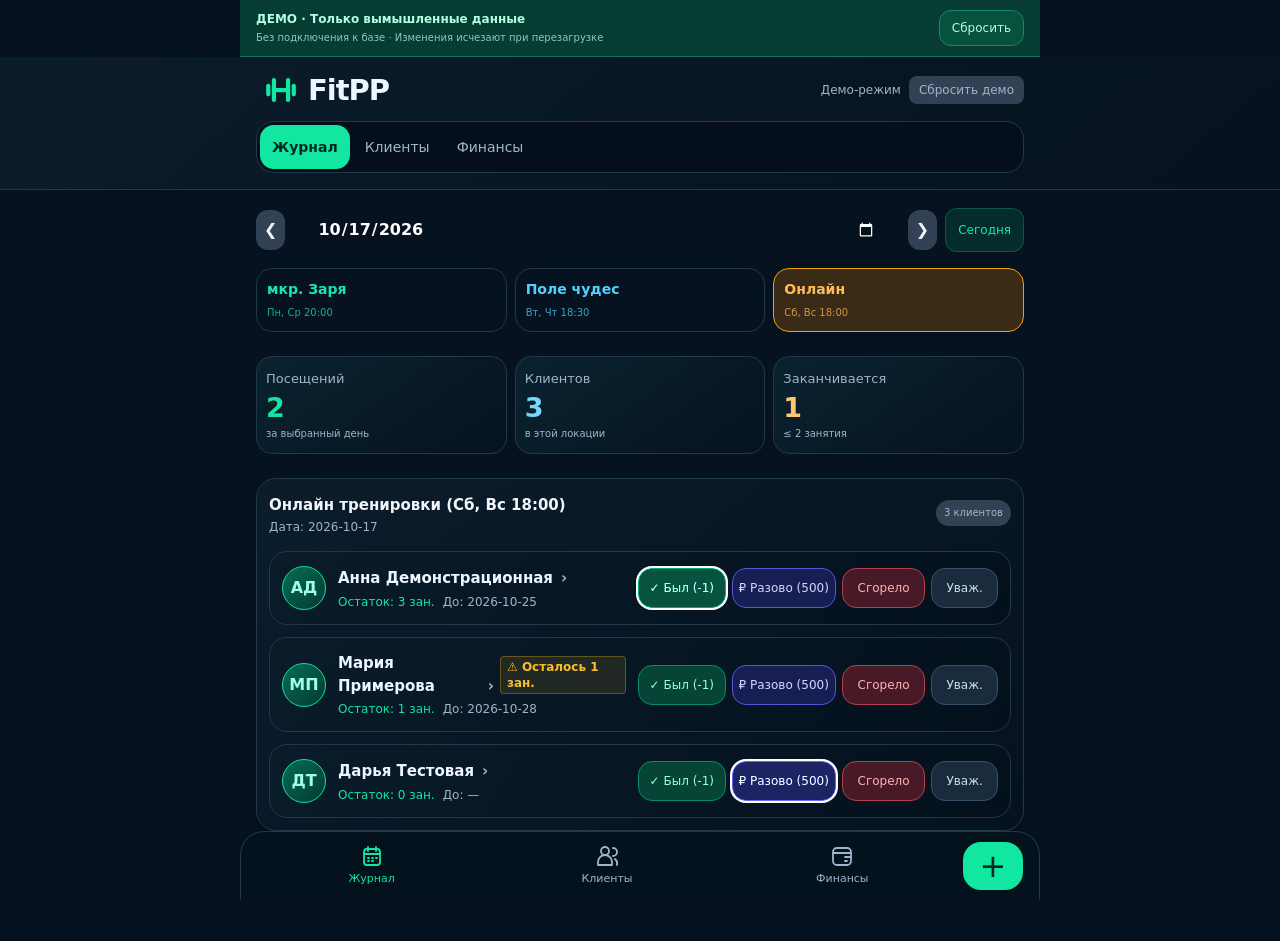
==== demo/index.html @ 9c8a550e "Add standalone offline FitPP demo with fictional data and no backend" ====
<!DOCTYPE html>
<html lang="ru">
<head>
    <meta charset="UTF-8">
    <meta http-equiv="Content-Security-Policy" content="default-src 'none'; script-src 'unsafe-inline' 'unsafe-eval'; style-src 'unsafe-inline'; img-src data:; connect-src 'none'; worker-src 'none'; object-src 'none'; base-uri 'none'; form-action 'none'">
    <meta name="viewport" content="width=device-width, initial-scale=1.0">
    <title>FitPP — безопасная демонстрация</title>
    <!-- PWA Manifest & Meta -->
    <meta name="theme-color" content="#10b981">
    <!-- Tailwind CSS -->
    <!-- Offline demo: no backend SDK -->
    <!-- Alpine.js -->




<style>
*,:after,:before{--tw-border-spacing-x:0;--tw-border-spacing-y:0;--tw-translate-x:0;--tw-translate-y:0;--tw-rotate:0;--tw-skew-x:0;--tw-skew-y:0;--tw-scale-x:1;--tw-scale-y:1;--tw-pan-x: ;--tw-pan-y: ;--tw-pinch-zoom: ;--tw-scroll-snap-strictness:proximity;--tw-gradient-from-position: ;--tw-gradient-via-position: ;--tw-gradient-to-position: ;--tw-ordinal: ;--tw-slashed-zero: ;--tw-numeric-figure: ;--tw-numeric-spacing: ;--tw-numeric-fraction: ;--tw-ring-inset: ;--tw-ring-offset-width:0px;--tw-ring-offset-color:#fff;--tw-ring-color:rgba(59,130,246,.5);--tw-ring-offset-shadow:0 0 #0000;--tw-ring-shadow:0 0 #0000;--tw-shadow:0 0 #0000;--tw-shadow-colored:0 0 #0000;--tw-blur: ;--tw-brightness: ;--tw-contrast: ;--tw-grayscale: ;--tw-hue-rotate: ;--tw-invert: ;--tw-saturate: ;--tw-sepia: ;--tw-drop-shadow: ;--tw-backdrop-blur: ;--tw-backdrop-brightness: ;--tw-backdrop-contrast: ;--tw-backdrop-grayscale: ;--tw-backdrop-hue-rotate: ;--tw-backdrop-invert: ;--tw-backdrop-opacity: ;--tw-backdrop-saturate: ;--tw-backdrop-sepia: ;--tw-contain-size: ;--tw-contain-layout: ;--tw-contain-paint: ;--tw-contain-style: }::backdrop{--tw-border-spacing-x:0;--tw-border-spacing-y:0;--tw-translate-x:0;--tw-translate-y:0;--tw-rotate:0;--tw-skew-x:0;--tw-skew-y:0;--tw-scale-x:1;--tw-scale-y:1;--tw-pan-x: ;--tw-pan-y: ;--tw-pinch-zoom: ;--tw-scroll-snap-strictness:proximity;--tw-gradient-from-position: ;--tw-gradient-via-position: ;--tw-gradient-to-position: ;--tw-ordinal: ;--tw-slashed-zero: ;--tw-numeric-figure: ;--tw-numeric-spacing: ;--tw-numeric-fraction: ;--tw-ring-inset: ;--tw-ring-offset-width:0px;--tw-ring-offset-color:#fff;--tw-ring-color:rgba(59,130,246,.5);--tw-ring-offset-shadow:0 0 #0000;--tw-ring-shadow:0 0 #0000;--tw-shadow:0 0 #0000;--tw-shadow-colored:0 0 #0000;--tw-blur: ;--tw-brightness: ;--tw-contrast: ;--tw-grayscale: ;--tw-hue-rotate: ;--tw-invert: ;--tw-saturate: ;--tw-sepia: ;--tw-drop-shadow: ;--tw-backdrop-blur: ;--tw-backdrop-brightness: ;--tw-backdrop-contrast: ;--tw-backdrop-grayscale: ;--tw-backdrop-hue-rotate: ;--tw-backdrop-invert: ;--tw-backdrop-opacity: ;--tw-backdrop-saturate: ;--tw-backdrop-sepia: ;--tw-contain-size: ;--tw-contain-layout: ;--tw-contain-paint: ;--tw-contain-style: }/*! tailwindcss v3.4.19 | MIT License | https://tailwindcss.com*/*,:after,:before{box-sizing:border-box;border:0 solid #e5e7eb}:after,:before{--tw-content:""}:host,html{line-height:1.5;-webkit-text-size-adjust:100%;-moz-tab-size:4;-o-tab-size:4;tab-size:4;font-family:ui-sans-serif,system-ui,sans-serif,Apple Color Emoji,Segoe UI Emoji,Segoe UI Symbol,Noto Color Emoji;font-feature-settings:normal;font-variation-settings:normal;-webkit-tap-highlight-color:transparent}body{margin:0;line-height:inherit}hr{height:0;color:inherit;border-top-width:1px}abbr:where([title]){-webkit-text-decoration:underline dotted;text-decoration:underline dotted}h1,h2,h3,h4,h5,h6{font-size:inherit;font-weight:inherit}a{color:inherit;text-decoration:inherit}b,strong{font-weight:bolder}code,kbd,pre,samp{font-family:ui-monospace,SFMono-Regular,Menlo,Monaco,Consolas,Liberation Mono,Courier New,monospace;font-feature-settings:normal;font-variation-settings:normal;font-size:1em}small{font-size:80%}sub,sup{font-size:75%;line-height:0;position:relative;vertical-align:baseline}sub{bottom:-.25em}sup{top:-.5em}table{text-indent:0;border-color:inherit;border-collapse:collapse}button,input,optgroup,select,textarea{font-family:inherit;font-feature-settings:inherit;font-variation-settings:inherit;font-size:100%;font-weight:inherit;line-height:inherit;letter-spacing:inherit;color:inherit;margin:0;padding:0}button,select{text-transform:none}button,input:where([type=button]),input:where([type=reset]),input:where([type=submit]){-webkit-appearance:button;background-color:transparent;background-image:none}:-moz-focusring{outline:auto}:-moz-ui-invalid{box-shadow:none}progress{vertical-align:baseline}::-webkit-inner-spin-button,::-webkit-outer-spin-button{height:auto}[type=search]{-webkit-appearance:textfield;outline-offset:-2px}::-webkit-search-decoration{-webkit-appearance:none}::-webkit-file-upload-button{-webkit-appearance:button;font:inherit}summary{display:list-item}blockquote,dd,dl,figure,h1,h2,h3,h4,h5,h6,hr,p,pre{margin:0}fieldset{margin:0}fieldset,legend{padding:0}menu,ol,ul{list-style:none;margin:0;padding:0}dialog{padding:0}textarea{resize:vertical}input::-moz-placeholder,textarea::-moz-placeholder{opacity:1;color:#9ca3af}input::placeholder,textarea::placeholder{opacity:1;color:#9ca3af}[role=button],button{cursor:pointer}:disabled{cursor:default}audio,canvas,embed,iframe,img,object,svg,video{display:block;vertical-align:middle}img,video{max-width:100%;height:auto}[hidden]:where(:not([hidden=until-found])){display:none}.fixed{position:fixed}.sticky{position:sticky}.inset-0{inset:0}.top-0{top:0}.z-50{z-index:50}.mx-auto{margin-left:auto;margin-right:auto}.mb-1{margin-bottom:.25rem}.mb-2{margin-bottom:.5rem}.mb-4{margin-bottom:1rem}.ml-auto{margin-left:auto}.mt-1{margin-top:.25rem}.mt-3{margin-top:.75rem}.mt-4{margin-top:1rem}.block{display:block}.flex{display:flex}.grid{display:grid}.hidden{display:none}.max-h-40{max-height:10rem}.max-h-\[90vh\]{max-height:90vh}.min-h-screen{min-height:100vh}.w-full{width:100%}.max-w-4xl{max-width:56rem}.max-w-md{max-width:28rem}.grid-cols-1{grid-template-columns:repeat(1,minmax(0,1fr))}.flex-col{flex-direction:column}.flex-wrap{flex-wrap:wrap}.items-start{align-items:flex-start}.items-center{align-items:center}.justify-end{justify-content:flex-end}.justify-center{justify-content:center}.justify-between{justify-content:space-between}.gap-1{gap:.25rem}.gap-1\.5{gap:.375rem}.gap-2{gap:.5rem}.gap-3{gap:.75rem}.gap-4{gap:1rem}.space-x-1>:not([hidden])~:not([hidden]){--tw-space-x-reverse:0;margin-right:calc(.25rem*var(--tw-space-x-reverse));margin-left:calc(.25rem*(1 - var(--tw-space-x-reverse)))}.space-x-2>:not([hidden])~:not([hidden]){--tw-space-x-reverse:0;margin-right:calc(.5rem*var(--tw-space-x-reverse));margin-left:calc(.5rem*(1 - var(--tw-space-x-reverse)))}.space-x-3>:not([hidden])~:not([hidden]){--tw-space-x-reverse:0;margin-right:calc(.75rem*var(--tw-space-x-reverse));margin-left:calc(.75rem*(1 - var(--tw-space-x-reverse)))}.space-y-1\.5>:not([hidden])~:not([hidden]){--tw-space-y-reverse:0;margin-top:calc(.375rem*(1 - var(--tw-space-y-reverse)));margin-bottom:calc(.375rem*var(--tw-space-y-reverse))}.space-y-2>:not([hidden])~:not([hidden]){--tw-space-y-reverse:0;margin-top:calc(.5rem*(1 - var(--tw-space-y-reverse)));margin-bottom:calc(.5rem*var(--tw-space-y-reverse))}.space-y-3>:not([hidden])~:not([hidden]){--tw-space-y-reverse:0;margin-top:calc(.75rem*(1 - var(--tw-space-y-reverse)));margin-bottom:calc(.75rem*var(--tw-space-y-reverse))}.space-y-4>:not([hidden])~:not([hidden]){--tw-space-y-reverse:0;margin-top:calc(1rem*(1 - var(--tw-space-y-reverse)));margin-bottom:calc(1rem*var(--tw-space-y-reverse))}.space-y-6>:not([hidden])~:not([hidden]){--tw-space-y-reverse:0;margin-top:calc(1.5rem*(1 - var(--tw-space-y-reverse)));margin-bottom:calc(1.5rem*var(--tw-space-y-reverse))}.overflow-y-auto{overflow-y:auto}.rounded{border-radius:.25rem}.rounded-2xl{border-radius:1rem}.rounded-full{border-radius:9999px}.rounded-lg{border-radius:.5rem}.rounded-xl{border-radius:.75rem}.border{border-width:1px}.border-b{border-bottom-width:1px}.border-l{border-left-width:1px}.border-t{border-top-width:1px}.border-amber-400\/30{border-color:rgba(251,191,36,.3)}.border-amber-500{--tw-border-opacity:1;border-color:rgb(245 158 11/var(--tw-border-opacity,1))}.border-amber-500\/30{border-color:rgba(245,158,11,.3)}.border-emerald-500{--tw-border-opacity:1;border-color:rgb(16 185 129/var(--tw-border-opacity,1))}.border-emerald-500\/30{border-color:rgba(16,185,129,.3)}.border-indigo-500{--tw-border-opacity:1;border-color:rgb(99 102 241/var(--tw-border-opacity,1))}.border-rose-500\/20{border-color:rgba(244,63,94,.2)}.border-slate-600{--tw-border-opacity:1;border-color:rgb(71 85 105/var(--tw-border-opacity,1))}.border-slate-700{--tw-border-opacity:1;border-color:rgb(51 65 85/var(--tw-border-opacity,1))}.border-slate-700\/60{border-color:rgba(51,65,85,.6)}.bg-amber-400\/10{background-color:rgba(251,191,36,.1)}.bg-amber-600{--tw-bg-opacity:1;background-color:rgb(217 119 6/var(--tw-bg-opacity,1))}.bg-amber-600\/20{background-color:rgba(217,119,6,.2)}.bg-black\/70{background-color:rgba(0,0,0,.7)}.bg-blue-600{--tw-bg-opacity:1;background-color:rgb(37 99 235/var(--tw-bg-opacity,1))}.bg-blue-600\/20{background-color:rgba(37,99,235,.2)}.bg-emerald-600{--tw-bg-opacity:1;background-color:rgb(5 150 105/var(--tw-bg-opacity,1))}.bg-emerald-600\/20{background-color:rgba(5,150,105,.2)}.bg-indigo-600{--tw-bg-opacity:1;background-color:rgb(79 70 229/var(--tw-bg-opacity,1))}.bg-rose-500\/10{background-color:rgba(244,63,94,.1)}.bg-rose-600{--tw-bg-opacity:1;background-color:rgb(225 29 72/var(--tw-bg-opacity,1))}.bg-rose-600\/20{background-color:rgba(225,29,72,.2)}.bg-slate-700{--tw-bg-opacity:1;background-color:rgb(51 65 85/var(--tw-bg-opacity,1))}.bg-slate-800{--tw-bg-opacity:1;background-color:rgb(30 41 59/var(--tw-bg-opacity,1))}.bg-slate-900{--tw-bg-opacity:1;background-color:rgb(15 23 42/var(--tw-bg-opacity,1))}.bg-gradient-to-r{background-image:linear-gradient(to right,var(--tw-gradient-stops))}.from-emerald-400{--tw-gradient-from:#34d399 var(--tw-gradient-from-position);--tw-gradient-to:rgba(52,211,153,0) var(--tw-gradient-to-position);--tw-gradient-stops:var(--tw-gradient-from),var(--tw-gradient-to)}.to-teal-300{--tw-gradient-to:#5eead4 var(--tw-gradient-to-position)}.bg-clip-text{-webkit-background-clip:text;background-clip:text}.p-2{padding:.5rem}.p-2\.5{padding:.625rem}.p-3\.5{padding:.875rem}.p-4{padding:1rem}.p-6{padding:1.5rem}.px-1\.5{padding-left:.375rem;padding-right:.375rem}.px-2{padding-left:.5rem;padding-right:.5rem}.px-2\.5{padding-left:.625rem;padding-right:.625rem}.px-3{padding-left:.75rem;padding-right:.75rem}.px-4{padding-left:1rem;padding-right:1rem}.py-0\.5{padding-top:.125rem;padding-bottom:.125rem}.py-1{padding-top:.25rem;padding-bottom:.25rem}.py-1\.5{padding-top:.375rem;padding-bottom:.375rem}.py-2{padding-top:.5rem;padding-bottom:.5rem}.py-2\.5{padding-top:.625rem;padding-bottom:.625rem}.py-3{padding-top:.75rem;padding-bottom:.75rem}.py-6{padding-top:1.5rem;padding-bottom:1.5rem}.pb-24{padding-bottom:6rem}.pb-3{padding-bottom:.75rem}.pl-2{padding-left:.5rem}.pr-1{padding-right:.25rem}.pt-2{padding-top:.5rem}.pt-3{padding-top:.75rem}.text-left{text-align:left}.text-center{text-align:center}.font-sans{font-family:ui-sans-serif,system-ui,sans-serif,Apple Color Emoji,Segoe UI Emoji,Segoe UI Symbol,Noto Color Emoji}.text-2xl{font-size:1.5rem;line-height:2rem}.text-lg{font-size:1.125rem;line-height:1.75rem}.text-sm{font-size:.875rem;line-height:1.25rem}.text-xl{font-size:1.25rem;line-height:1.75rem}.text-xs{font-size:.75rem;line-height:1rem}.font-bold{font-weight:700}.font-medium{font-weight:500}.font-semibold{font-weight:600}.tracking-wide{letter-spacing:.025em}.text-amber-200{--tw-text-opacity:1;color:rgb(253 230 138/var(--tw-text-opacity,1))}.text-amber-400{--tw-text-opacity:1;color:rgb(251 191 36/var(--tw-text-opacity,1))}.text-blue-400{--tw-text-opacity:1;color:rgb(96 165 250/var(--tw-text-opacity,1))}.text-emerald-400{--tw-text-opacity:1;color:rgb(52 211 153/var(--tw-text-opacity,1))}.text-emerald-600{--tw-text-opacity:1;color:rgb(5 150 105/var(--tw-text-opacity,1))}.text-rose-400{--tw-text-opacity:1;color:rgb(251 113 133/var(--tw-text-opacity,1))}.text-slate-100{--tw-text-opacity:1;color:rgb(241 245 249/var(--tw-text-opacity,1))}.text-slate-300{--tw-text-opacity:1;color:rgb(203 213 225/var(--tw-text-opacity,1))}.text-slate-400{--tw-text-opacity:1;color:rgb(148 163 184/var(--tw-text-opacity,1))}.text-teal-300{--tw-text-opacity:1;color:rgb(94 234 212/var(--tw-text-opacity,1))}.text-transparent{color:transparent}.text-white{--tw-text-opacity:1;color:rgb(255 255 255/var(--tw-text-opacity,1))}.antialiased{-webkit-font-smoothing:antialiased;-moz-osx-font-smoothing:grayscale}.opacity-75{opacity:.75}.shadow{--tw-shadow:0 1px 3px 0 rgba(0,0,0,.1),0 1px 2px -1px rgba(0,0,0,.1);--tw-shadow-colored:0 1px 3px 0 var(--tw-shadow-color),0 1px 2px -1px var(--tw-shadow-color)}.shadow,.shadow-2xl{box-shadow:var(--tw-ring-offset-shadow,0 0 #0000),var(--tw-ring-shadow,0 0 #0000),var(--tw-shadow)}.shadow-2xl{--tw-shadow:0 25px 50px -12px rgba(0,0,0,.25);--tw-shadow-colored:0 25px 50px -12px var(--tw-shadow-color)}.shadow-lg{--tw-shadow:0 10px 15px -3px rgba(0,0,0,.1),0 4px 6px -4px rgba(0,0,0,.1);--tw-shadow-colored:0 10px 15px -3px var(--tw-shadow-color),0 4px 6px -4px var(--tw-shadow-color);box-shadow:var(--tw-ring-offset-shadow,0 0 #0000),var(--tw-ring-shadow,0 0 #0000),var(--tw-shadow)}.filter{filter:var(--tw-blur) var(--tw-brightness) var(--tw-contrast) var(--tw-grayscale) var(--tw-hue-rotate) var(--tw-invert) var(--tw-saturate) var(--tw-sepia) var(--tw-drop-shadow)}.transition{transition-property:color,background-color,border-color,text-decoration-color,fill,stroke,opacity,box-shadow,transform,filter,-webkit-backdrop-filter;transition-property:color,background-color,border-color,text-decoration-color,fill,stroke,opacity,box-shadow,transform,filter,backdrop-filter;transition-property:color,background-color,border-color,text-decoration-color,fill,stroke,opacity,box-shadow,transform,filter,backdrop-filter,-webkit-backdrop-filter;transition-timing-function:cubic-bezier(.4,0,.2,1);transition-duration:.15s}.hover\:bg-emerald-500:hover{--tw-bg-opacity:1;background-color:rgb(16 185 129/var(--tw-bg-opacity,1))}.hover\:bg-emerald-600\/30:hover{background-color:rgba(5,150,105,.3)}.hover\:bg-rose-500:hover{--tw-bg-opacity:1;background-color:rgb(244 63 94/var(--tw-bg-opacity,1))}.hover\:bg-slate-600:hover{--tw-bg-opacity:1;background-color:rgb(71 85 105/var(--tw-bg-opacity,1))}.hover\:bg-slate-700:hover{--tw-bg-opacity:1;background-color:rgb(51 65 85/var(--tw-bg-opacity,1))}.hover\:text-white:hover{--tw-text-opacity:1;color:rgb(255 255 255/var(--tw-text-opacity,1))}.focus\:border-emerald-500:focus{--tw-border-opacity:1;border-color:rgb(16 185 129/var(--tw-border-opacity,1))}.focus\:outline-none:focus{outline:2px solid transparent;outline-offset:2px}@media (min-width:640px){.sm\:inline{display:inline}.sm\:w-auto{width:auto}.sm\:grid-cols-3{grid-template-columns:repeat(3,minmax(0,1fr))}.sm\:flex-row{flex-direction:row}.sm\:items-center{align-items:center}.sm\:space-x-2>:not([hidden])~:not([hidden]){--tw-space-x-reverse:0;margin-right:calc(.5rem*var(--tw-space-x-reverse));margin-left:calc(.5rem*(1 - var(--tw-space-x-reverse)))}}@media (min-width:768px){.md\:grid-cols-2{grid-template-columns:repeat(2,minmax(0,1fr))}}
:root {
  color-scheme: dark;
  --bg: #030d17;
  --panel: #081827;
  --border: #20394b;
  --green: #12e7a1;
  --muted: #9db6ca;
}

* {
  box-sizing: border-box;
}
body {
  margin: 0;
  background:
    radial-gradient(ellipse at 50% 0, #102738 0, transparent 65%), var(--bg) !important;
  color: #edf5ff;
  font-family:
    Inter,
    system-ui,
    -apple-system,
    sans-serif;
}
button,
input,
select {
  font: inherit;
}
button {
  cursor: pointer;
  touch-action: manipulation;
}
button:focus-visible,
a:focus-visible,
input:focus-visible,
select:focus-visible {
  outline: 2px solid var(--green);
  outline-offset: 3px;
}
button {
  transition:
    background 0.18s,
    transform 0.18s;
}
button:active {
  transform: scale(0.97);
}
[x-cloak] {
  display: none !important;
}

header {
  background: #05111def !important;
  border-color: var(--border) !important;
  backdrop-filter: blur(18px);
}
header > div {
  display: grid !important;
  grid-template-columns: 1fr auto;
  gap: 14px !important;
  padding: 16px !important;
}
header h1 {
  font-size: 29px !important;
  letter-spacing: -1px !important;
  color: #ecf6ff !important;
  background: none !important;
}
header h1::before {
  content: "▥";
  color: var(--green);
  margin-right: 10px;
}
header nav {
  grid-column: 1/-1;
  grid-row: 2;
  display: grid;
  grid-template-columns: repeat(3, 1fr);
  gap: 3px !important;
  padding: 3px;
  border: 1px solid var(--border);
  border-radius: 18px;
  background: #040f1b;
}
header nav button {
  min-height: 44px;
  border-radius: 14px !important;
  font-size: 14px !important;
}
header nav button.bg-emerald-600 {
  background: var(--green) !important;
  color: #002a20 !important;
  font-weight: 700;
}
header > div > div:last-child {
  border: 0 !important;
  padding: 0 !important;
  justify-self: end;
}
.auth-banner {
  font-size: 11px !important;
  padding: 8px 16px !important;
  background: #122023 !important;
  color: var(--muted);
}
.auth-banner span {
  color: var(--muted) !important;
}
.auth-banner button {
  flex-shrink: 0;
  margin-left: 10px;
}
.auth-banner button span {
  color: var(--green) !important;
}

main {
  max-width: 800px !important;
  padding: 18px 16px 110px !important;
}
main > div {
  gap: 16px;
}
.bg-slate-800 {
  background: linear-gradient(140deg, #0b1c2b, #06121e) !important;
}
.bg-slate-900 {
  background: #06121f !important;
}
.border-slate-700,
.border-slate-700\/60 {
  border-color: var(--border) !important;
}
.text-slate-400,
.text-slate-300 {
  color: var(--muted) !important;
}
.text-emerald-400 {
  color: var(--green) !important;
}
.bg-emerald-600 {
  background: #09bd88 !important;
}
.rounded-2xl {
  border-radius: 20px !important;
}
input,
select {
  min-height: 44px !important;
  background: #06121e !important;
  border-color: var(--border) !important;
}
input[type="checkbox"] {
  min-height: 20px !important;
  accent-color: var(--green);
}

.date-location {
  padding: 0 !important;
  border: 0 !important;
  background: none !important;
  box-shadow: none !important;
}
.date-location > div:first-child {
  display: flex !important;
  flex-direction: row !important;
  gap: 8px !important;
}
.date-location > div:first-child > div {
  gap: 8px !important;
  flex: 1;
  min-width: 0;
}
.date-location input {
  width: 100%;
  border: 0 !important;
  font-size: 16px !important;
}
.date-location .text-center {
  flex: 1;
  min-width: 0;
}
.date-location .text-center > span {
  display: none;
}
.date-location > div:first-child > button {
  min-height: 44px;
}
.date-location > div:last-child > span {
  display: none;
}
.location-switch {
  display: grid !important;
  grid-template-columns: repeat(3, minmax(0, 1fr)) !important;
  gap: 8px !important;
}
.location-switch button {
  min-width: 0;
  display: flex;
  flex-direction: column;
  align-items: flex-start;
  gap: 5px;
  min-height: 64px;
  border-radius: 16px !important;
  padding: 10px !important;
}
.location-switch button > span:first-child {
  font-weight: 700;
  font-size: 12px;
}
.location-switch button > span:last-child {
  font-size: 10px;
}
.location-switch button:first-child {
  color: #15e7ae !important;
}
.location-switch button:nth-child(2) {
  color: #4ed3ff !important;
}
.location-switch button:nth-child(3) {
  color: #ffbb54 !important;
}
.location-switch button.bg-emerald-600 {
  background: #053c32 !important;
}
.location-switch button.bg-indigo-600 {
  background: #10344a !important;
}
.location-switch button.bg-amber-600 {
  background: #3a2b17 !important;
}

.summary {
  display: grid;
  grid-template-columns: repeat(3, minmax(0, 1fr));
  gap: 8px;
  margin: 16px 0;
}
.summary > div {
  padding: 13px 10px;
  border: 1px solid var(--border);
  border-radius: 16px;
  background: linear-gradient(145deg, #0b2230, #05131e);
}
.summary span {
  display: block;
  font-size: 11px;
  color: var(--muted);
}
.summary strong {
  font-size: 27px;
  color: var(--green);
  line-height: 1.4;
}
.summary > div:nth-child(2) strong {
  color: #74d9ff;
}
.summary > div:nth-child(3) strong {
  color: #ffc570;
}

.journal-panel {
  padding: 12px !important;
}
.journal-panel h2 {
  font-size: 15px !important;
}
.journal-panel > div:first-child {
  gap: 8px;
}
.journal-panel > div:first-child > span {
  white-space: nowrap;
  padding: 5px 8px;
  font-size: 10px;
}
.client-row {
  display: grid !important;
  grid-template-columns: 1fr !important;
  gap: 12px !important;
  padding: 14px 12px !important;
  border-radius: 18px !important;
  background: linear-gradient(120deg, #0a1b29, #04111d) !important;
}
.client-heading {
  display: flex;
  align-items: center;
  gap: 12px;
  min-width: 0;
}
.avatar {
  width: 44px;
  height: 44px;
  border-radius: 50%;
  display: flex;
  align-items: center;
  justify-content: center;
  flex-shrink: 0;
  background: linear-gradient(135deg, #086b54, #033b32);
  border: 1px solid #0ce5a0;
  color: #a0ffe0;
  font-size: 16px;
  font-weight: 700;
}
.client-heading > div:last-child {
  min-width: 0;
  flex: 1;
}
.client-name {
  display: block;
  text-align: left;
  font-size: 15px;
  font-weight: 700;
  color: #edf5ff;
  background: none;
  border: 0;
  padding: 0;
  overflow-wrap: anywhere;
}
.client-name::after {
  content: "›";
  float: right;
  color: var(--muted);
  margin-left: 8px;
}
.attendance-actions {
  display: grid !important;
  grid-template-columns: 1.05fr 1.25fr 1fr 0.8fr;
  gap: 6px !important;
  width: 100% !important;
}
.attendance-actions button {
  min-height: 40px;
  padding: 6px 3px !important;
  font-size: 10px !important;
  border: 1px solid;
  border-radius: 14px !important;
  white-space: nowrap;
}
.attendance-actions button:nth-child(1) {
  color: #9affdf !important;
  background: #064535 !important;
  border-color: #008f68;
}
.attendance-actions button:nth-child(2) {
  color: #d3d9ff !important;
  background: #171e53 !important;
  border-color: #5654db;
}
.attendance-actions button:nth-child(3) {
  color: #ffb1b8 !important;
  background: #481a27 !important;
  border-color: #b43d50;
}
.attendance-actions button:nth-child(4) {
  color: #c8dfef !important;
  background: #1a2b3d !important;
  border-color: #39516a;
}
.attendance-actions button[aria-pressed="true"] {
  box-shadow: 0 0 0 2px #efffff;
  filter: brightness(1.2);
}

.empty-state {
  padding: 28px 16px;
  text-align: center;
  border: 1px dashed var(--border);
  border-radius: 16px;
  color: var(--muted);
  font-size: 13px;
}
.empty-state strong {
  display: block;
  color: #e3effa;
  margin-bottom: 6px;
}
.client-tile {
  padding: 18px !important;
}
.client-tile .client-heading {
  margin-bottom: 12px;
}
.bottom-nav {
  position: fixed;
  bottom: 0;
  left: 50%;
  transform: translateX(-50%);
  width: min(100%, 800px);
  display: grid;
  grid-template-columns: repeat(3, 1fr) 60px;
  padding: 10px 16px calc(10px + env(safe-area-inset-bottom));
  gap: 6px;
  background: #05131ff5;
  border: 1px solid var(--border);
  border-bottom: 0;
  border-radius: 24px 24px 0 0;
  z-index: 40;
  backdrop-filter: blur(20px);
}
.bottom-nav button {
  min-height: 48px;
  border: 0;
  background: none;
  color: var(--muted);
  font-size: 11px;
}
.bottom-nav button span {
  display: block;
  font-size: 21px;
  line-height: 1.3;
}
.bottom-nav button[aria-current="page"] {
  color: var(--green);
}
.bottom-nav button:last-child {
  border-radius: 18px;
  background: var(--green);
  color: #002c22;
  font-size: 32px;
}

.fixed.inset-0 {
  backdrop-filter: blur(8px);
}
.fixed.inset-0 > div {
  border-color: var(--border) !important;
}
.client-detail {
  position: fixed;
  inset: 0;
  background: var(--bg);
  z-index: 45;
  overflow-y: auto;
}
.detail-shell {
  max-width: 700px;
  margin: auto;
  padding: 20px 16px calc(30px + env(safe-area-inset-bottom));
}
.detail-top {
  display: flex;
  align-items: center;
  gap: 16px;
  margin-bottom: 22px;
  font-size: 20px;
  font-weight: 700;
}
.detail-top button {
  min-width: 44px;
  min-height: 44px;
  background: none;
  border: 0;
  color: #b4f9e3;
  font-size: 30px;
}
.detail-card {
  border: 1px solid var(--border);
  border-radius: 22px;
  padding: 20px;
  background: linear-gradient(140deg, #0a1d2d, #05121e);
  margin-bottom: 14px;
}
.detail-card h2 {
  font-size: 23px;
  font-weight: 700;
}
.detail-card .avatar {
  width: 62px;
  height: 62px;
  font-size: 23px;
}
.detail-card p {
  font-size: 14px;
  color: var(--muted);
  margin-top: 8px;
}
.detail-stats {
  display: grid;
  grid-template-columns: 1fr 1fr;
  gap: 16px;
}
.detail-stats > div + div {
  border-left: 1px solid var(--border);
  padding-left: 16px;
}
.detail-stats strong {
  display: block;
  color: var(--green);
  font-size: 36px;
}
.detail-stats span {
  font-size: 13px;
  color: var(--muted);
}
.detail-tabs {
  display: grid;
  grid-template-columns: repeat(3, 1fr);
  border: 1px solid var(--border);
  border-radius: 22px;
  padding: 4px;
  margin: 20px 0;
}
.detail-tabs button {
  border: 0;
  border-radius: 18px;
  padding: 12px 2px;
  background: none;
  color: var(--muted);
  font-size: 12px;
}
.detail-tabs button[aria-selected="true"] {
  background: var(--green);
  color: #002c22;
  font-weight: 700;
}
.history-row {
  display: flex;
  justify-content: space-between;
  align-items: center;
  gap: 12px;
  padding: 16px 12px;
  border: 1px solid var(--border);
  border-radius: 16px;
  margin-top: 8px;
  font-size: 13px;
}
.detail-edit {
  width: 100%;
  min-height: 50px;
  border: 0;
  border-radius: 18px;
  background: var(--green);
  color: #002c22;
  font-weight: 700;
  margin-top: 12px;
}
.detail-phone {
  color: #c4e3f4;
}
.detail-phone:hover {
  color: var(--green);
}

@media (min-width: 640px) {
  header > div {
    max-width: 800px !important;
  }
  .attendance-actions button {
    font-size: 12px !important;
  }
  .location-switch button > span:first-child {
    font-size: 14px;
  }
  .client-row {
    grid-template-columns: 1fr auto !important;
  }
  .attendance-actions {
    width: 360px !important;
  }
  .summary > div {
    padding: 16px;
  }
  .summary span {
    font-size: 13px;
  }
}

@media (prefers-reduced-motion: reduce) {
  * {
    transition: none !important;
    scroll-behavior: auto !important;
  }
}

.icon-sprite {
  position: absolute;
  width: 0;
  height: 0;
  overflow: hidden;
}
.brand-icon,
.nav-icon {
  fill: none;
  stroke: currentColor;
  stroke-width: 1.8;
  stroke-linecap: round;
  stroke-linejoin: round;
}
header h1 {
  display: flex;
  align-items: center;
  gap: 10px;
}
header h1::before {
  content: none;
}
.brand-icon {
  width: 34px;
  height: 34px;
  color: var(--green);
  stroke-width: 3;
}
.nav-icon {
  width: 24px;
  height: 24px;
  margin: 0 auto 3px;
}
header nav button {
  margin: 0 !important;
}
.summary span:last-child {
  font-size: 10px;
}
.summary > div {
  padding: 12px 9px;
}

.demo-note{max-width:800px;margin:auto;display:flex;align-items:center;justify-content:space-between;gap:12px;padding:10px 16px;background:#063c32;border-bottom:1px solid #117659;font-size:12px;color:#b0ffe3}.demo-note strong{display:block}.demo-note button{flex-shrink:0;padding:8px 12px;border:1px solid #16876a;border-radius:12px;background:#07513f}.demo-note small{color:#88cbb7;font-size:10px}</style>
</head>
<body class="bg-slate-900 text-slate-100 min-h-screen font-sans antialiased" x-data="trainerApp()" x-init="init()">

    <svg xmlns="http://www.w3.org/2000/svg" class="icon-sprite" aria-hidden="true"><defs>
      <symbol id="icon-barbell" viewBox="0 0 24 24"><path d="M3 9v6m4-10v14m10-14v14m4-10v6M7 12h10"/></symbol>
      <symbol id="icon-calendar" viewBox="0 0 24 24"><rect x="4" y="5" width="16" height="16" rx="3"/><path d="M8 3v4m8-4v4M4 10h16m-12 4h1m3 0h1m3 0h1m-9 3h1m3 0h1"/></symbol>
      <symbol id="icon-users" viewBox="0 0 24 24"><circle cx="10" cy="7" r="4"/><path d="M3 21v-3a7 7 0 0 1 14 0v3Zm15-17a4 4 0 0 1 0 8m2 3a6 6 0 0 1 2 6"/></symbol>
      <symbol id="icon-wallet" viewBox="0 0 24 24"><rect x="3" y="4" width="18" height="17" rx="4"/><path d="M3 9h18m-6 4h6m-6 4h2"/></symbol>
    </defs></svg>
    <!-- Header -->
    <!-- Auth Banner -->
    <aside class="demo-note"><div><strong>ДЕМО · Только вымышленные данные</strong><small>Без подключения к базе · Изменения исчезают при перезагрузке</small></div><button @click="resetDemo()">Сбросить</button></aside>
    <header class="bg-slate-800 border-b border-slate-700 sticky top-0 z-30">
        <div class="max-w-4xl mx-auto px-4 py-3 flex flex-col sm:flex-row justify-between items-center gap-3">
            <div class="flex items-center space-x-2">
                <span class="text-2xl"></span>
                <h1 class="text-xl font-bold tracking-wide bg-gradient-to-r from-emerald-400 to-teal-300 bg-clip-text text-transparent"><svg class="brand-icon" aria-hidden="true"><use href="#icon-barbell"/></svg>FitPP</h1>
            </div>
            <nav class="flex space-x-1 sm:space-x-2">
                <button @click="activeTab = 'journal'" :class="activeTab === 'journal' ? 'bg-emerald-600 text-white' : 'text-slate-300 hover:bg-slate-700'" class="px-3 py-1.5 rounded-lg text-sm font-medium transition">Журнал</button>
                <button @click="activeTab = 'clients'" :class="activeTab === 'clients' ? 'bg-emerald-600 text-white' : 'text-slate-300 hover:bg-slate-700'" class="px-3 py-1.5 rounded-lg text-sm font-medium transition">Клиенты</button>
                <button @click="activeTab = 'finances'" :class="activeTab === 'finances' ? 'bg-emerald-600 text-white' : 'text-slate-300 hover:bg-slate-700'" class="px-3 py-1.5 rounded-lg text-sm font-medium transition">Финансы</button>
            </nav>
            <div class="flex items-center space-x-2 pl-2 border-l border-slate-700">
                <template x-if="currentUser">
                    <div class="flex items-center space-x-2">
                        <span class="text-xs text-slate-300 hidden sm:inline" x-text="currentUser.displayName || currentUser.email"></span>
                        <button @click="resetDemo()" class="text-xs bg-slate-700 hover:bg-slate-600 text-slate-300 px-2.5 py-1.5 rounded-lg transition">Сбросить демо</button>
                    </div>
                </template>
            </div>
        </div>
    </header>
    <!-- Main Content -->
    <main class="max-w-4xl mx-auto px-4 py-6 pb-24">
        <!-- TAB 1: JOURNAL -->
        <div x-show="activeTab === 'journal'" class="space-y-6">
            <!-- Date & Location Selector -->
            <div class="date-location bg-slate-800 border border-slate-700 rounded-2xl p-4 shadow-lg">
                <div class="flex flex-col sm:flex-row justify-between items-center gap-4 mb-4">
                    <div class="flex items-center space-x-3">
                        <button aria-label="Предыдущий день" @click="changeDate(-1)" class="p-2 bg-slate-700 hover:bg-slate-600 rounded-xl transition">❮</button>
                        <div class="text-center">
                            <span class="text-xs text-slate-400 block">Дата тренировки</span>
                            <input type="date" aria-label="Дата тренировки" x-model="selectedDate" @change="updateLocationByDate()" class="bg-slate-900 border border-slate-600 text-white px-3 py-1 rounded-lg text-sm font-semibold focus:outline-none focus:border-emerald-500">
                        </div>
                        <button aria-label="Следующий день" @click="changeDate(1)" class="p-2 bg-slate-700 hover:bg-slate-600 rounded-xl transition">❯</button>
                    </div>
                    <button @click="setToday()" class="text-xs bg-emerald-600/20 text-emerald-400 border border-emerald-500/30 px-3 py-1.5 rounded-xl hover:bg-emerald-600/30 transition">Сегодня</button>
                </div>
                <!-- Location Auto-Detector & Manual Switch -->
                <div>
                    <span class="text-xs text-slate-400 block mb-2">Локация:</span>
                    <div class="location-switch grid grid-cols-1 sm:grid-cols-3 gap-2">
                        <button @click="currentLocation = 'zarya'" :class="currentLocation === 'zarya' ? 'bg-emerald-600 text-white border-emerald-500' : 'bg-slate-900 text-slate-300 border-slate-700 hover:bg-slate-700'" class="border p-2.5 rounded-xl text-sm font-medium text-left transition flex justify-between items-center">
                            <span>мкр. Заря</span>
                            <span class="text-xs opacity-75">Пн, Ср 20:00</span>
                        </button>
                        <button @click="currentLocation = 'pole'" :class="currentLocation === 'pole' ? 'bg-indigo-600 text-white border-indigo-500' : 'bg-slate-900 text-slate-300 border-slate-700 hover:bg-slate-700'" class="border p-2.5 rounded-xl text-sm font-medium text-left transition flex justify-between items-center">
                            <span>Поле чудес</span>
                            <span class="text-xs opacity-75">Вт, Чт 18:30</span>
                        </button>
                        <button @click="currentLocation = 'online'" :class="currentLocation === 'online' ? 'bg-amber-600 text-white border-amber-500' : 'bg-slate-900 text-slate-300 border-slate-700 hover:bg-slate-700'" class="border p-2.5 rounded-xl text-sm font-medium text-left transition flex justify-between items-center">
                            <span>Онлайн</span>
                            <span class="text-xs opacity-75">Сб, Вс 18:00</span>
                        </button>
                    </div>
                </div>
            </div>
            <div class="summary" aria-label="Сводка выбранного дня">
                <div><span>Посещений</span><strong x-text="getClientsForLocation().filter(c => ['attended','razov'].includes(getAttendanceStatus(c.id))).length"></strong><span>за выбранный день</span></div>
                <div><span>Клиентов</span><strong x-text="getClientsForLocation().length"></strong><span>в этой локации</span></div>
                <div><span>Заканчивается</span><strong x-text="getClientsForLocation().filter(c => { const sub = getClientActiveSubscription(c); return sub && sub.left > 0 && sub.left <= 2; }).length"></strong><span>≤ 2 занятия</span></div>
            </div>
            <!-- Attendance List -->
            <div class="journal-panel bg-slate-800 border border-slate-700 rounded-2xl p-4 shadow-lg">
                <div class="flex justify-between items-center mb-4">
                    <div>
                        <h2 class="text-lg font-bold" x-text="getLocationTitle()"></h2>
                        <p class="text-xs text-slate-400" x-text="getLocationSchedule()"></p>
                    </div>
                    <span class="text-xs bg-slate-700 px-3 py-1 rounded-full text-slate-300" x-text="getClientsForLocation().length + ' клиентов'"></span>
                </div>
                <div x-show="getClientsForLocation().length === 0" class="empty-state"><strong>Пока нет клиентов</strong>Добавьте клиента и выберите для него эту локацию.<br><button @click="openClientModal()" class="text-emerald-400 mt-3">+ Добавить клиента</button></div>
                <div class="space-y-3">
                    <template x-for="client in getClientsForLocation()" :key="client.id">
                        <div class="client-row bg-slate-900 border border-slate-700/60 p-3.5 rounded-xl flex flex-col sm:flex-row justify-between items-start sm:items-center gap-3">
                            <div class="client-heading">
                                <span class="avatar" aria-hidden="true" x-text="getInitials(client.name)"></span><div>
<div class="flex items-center gap-1.5">
    <button class="client-name" @click="openClientDetail(client)" x-text="client.name"></button>
    <span x-show="(getClientActiveSubscription(client)?.left ?? 0) === 1" class="text-amber-400 text-xs font-semibold bg-amber-400/10 border border-amber-400/30 px-1.5 py-0.5 rounded flex items-center gap-1" title="Осталось 1 занятие">
        ⚠️ Осталось 1 зан.
    </span>
</div>
                                <div class="flex items-center space-x-2 text-xs mt-1">
                                    <span class="text-emerald-400 font-medium" x-text="'Остаток: ' + (getClientActiveSubscription(client)?.left ?? 0) + ' зан.'"></span>
                                    <span class="text-slate-400" x-text="'До: ' + (getClientActiveSubscription(client)?.expires || '—')"></span>
                                </div>
                            </div>
                            </div>
                            <div class="attendance-actions flex flex-wrap items-center gap-1.5 w-full sm:w-auto">
                                <button @click="markAttendance(client.id, 'attended')" :aria-pressed="getAttendanceStatus(client.id) === 'attended'" :class="getAttendanceStatus(client.id) === 'attended' ? 'bg-emerald-600 text-white' : 'bg-slate-800 text-slate-300 hover:bg-slate-700'" class="px-2.5 py-1.5 rounded-lg text-xs font-medium transition">✓ Был (-1)</button>
                                <button @click="markAttendance(client.id, 'razov')" :aria-pressed="getAttendanceStatus(client.id) === 'razov'" :class="getAttendanceStatus(client.id) === 'razov' ? 'bg-blue-600 text-white' : 'bg-slate-800 text-slate-300 hover:bg-slate-700'" class="px-2.5 py-1.5 rounded-lg text-xs font-medium transition" x-text="'₽ Разово (' + getRazovPrice() + ')'"></button>
                                <button @click="markAttendance(client.id, 'missed')" :aria-pressed="getAttendanceStatus(client.id) === 'missed'" :class="getAttendanceStatus(client.id) === 'missed' ? 'bg-rose-600 text-white' : 'bg-slate-800 text-slate-300 hover:bg-slate-700'" class="px-2.5 py-1.5 rounded-lg text-xs font-medium transition">Сгорело</button>
                                <button @click="markAttendance(client.id, 'excused')" :aria-pressed="getAttendanceStatus(client.id) === 'excused'" :class="getAttendanceStatus(client.id) === 'excused' ? 'bg-amber-600 text-white' : 'bg-slate-800 text-slate-300 hover:bg-slate-700'" class="px-2.5 py-1.5 rounded-lg text-xs font-medium transition">Уваж.</button>
                            </div>
                        </div>
                    </template>
                </div>
            </div>
        </div>
        <!-- TAB 2: CLIENTS -->
        <div x-show="activeTab === 'clients'" class="space-y-6">
            <div class="bg-slate-800 border border-slate-700 rounded-2xl p-4 shadow-lg flex justify-between items-center">
                <h2 class="text-lg font-bold">База клиентов</h2>
                <button @click="openClientModal()" class="bg-emerald-600 hover:bg-emerald-500 text-white px-4 py-2 rounded-xl text-sm font-semibold transition">+ Новый клиент</button>
            </div>
            <div x-show="clients.length === 0" class="empty-state"><strong>Ваша команда начинается здесь</strong>Добавьте первого клиента, чтобы вести журнал тренировок.</div>
            <div class="grid grid-cols-1 md:grid-cols-2 gap-4">
                <template x-for="client in clients" :key="client.id">
                    <div class="client-tile bg-slate-800 border border-slate-700 rounded-2xl p-4 shadow-lg flex flex-col justify-between">
                        <div>
                            <div class="flex justify-between items-start">
                                <div class="client-heading"><span class="avatar" aria-hidden="true" x-text="getInitials(client.name)"></span><button class="client-name" @click="openClientDetail(client)" x-text="client.name"></button></div>
                                <button @click="editClient(client)" class="text-slate-400 hover:text-white text-xs bg-slate-700 px-2 py-1 rounded-lg">Изменить</button>
                            </div>
                            <p class="text-xs text-slate-400 mt-1" x-text="'Телефон: ' + (client.phone || 'не указан')"></p>
                        </div>
                        <div class="mt-4 pt-3 border-t border-slate-700/60 flex justify-between items-center">
                            <div>
                                <span class="text-xs text-slate-400 block">Абонемент:</span>
<div class="flex items-center gap-1.5">
    <span class="text-sm font-semibold text-emerald-400" x-text="getClientSubInfo(client)"></span>
    <span x-show="(getClientActiveSubscription(client)?.left ?? 0) === 1" class="text-amber-400 text-xs font-semibold bg-amber-400/10 border border-amber-400/30 px-1.5 py-0.5 rounded flex items-center gap-1" title="Осталось 1 занятие">
        ⚠️ 1 зан.
    </span>
</div>
                            </div>
                            <button @click="openSubModal(client)" class="bg-slate-700 hover:bg-slate-600 text-white px-3 py-1.5 rounded-xl text-xs font-medium transition">+ Продать</button>
                        </div>
                    </div>
                </template>
            </div>
        </div>
        <!-- TAB 3: FINANCES -->
        <div x-show="activeTab === 'finances'" class="space-y-6">
            <div class="bg-slate-800 border border-slate-700 rounded-2xl p-4 shadow-lg space-y-4">
                <div class="flex justify-between items-center">
                    <h2 class="text-lg font-bold">Финансовый отчёт и аренда</h2>
                    <div class="flex items-center space-x-2 bg-slate-900 border border-slate-700 px-3 py-1 rounded-xl">
                        <button @click="changeMonth(-1)" class="text-slate-400 hover:text-white">❮</button>
                        <span class="text-sm font-semibold text-emerald-400" x-text="formatMonthName(currentMonth)"></span>
                        <button @click="changeMonth(1)" class="text-slate-400 hover:text-white">❯</button>
                    </div>
                </div>
                <div class="grid grid-cols-1 sm:grid-cols-3 gap-4 pt-2">
                    <div class="bg-slate-900 border border-slate-700 p-4 rounded-xl">
                        <span class="text-xs text-slate-400 block">Доходы (Всего)</span>
                        <span class="text-xl font-bold text-emerald-400 mt-1 block" x-text="getMonthIncome() + ' ₽'"></span>
                    </div>
                    <div class="bg-slate-900 border border-slate-700 p-4 rounded-xl">
                        <span class="text-xs text-slate-400 block">Расходы (Аренда залов)</span>
                        <span class="text-xl font-bold text-rose-400 mt-1 block" x-text="getMonthRent() + ' ₽'"></span>
                    </div>
                    <div class="bg-slate-900 border border-slate-700 p-4 rounded-xl">
                        <span class="text-xs text-slate-400 block">Чистая прибыль</span>
                        <span class="text-xl font-bold text-teal-300 mt-1 block" x-text="getMonthProfit() + ' ₽'"></span>
                    </div>
                </div>
            </div>
            <div class="bg-slate-800 border border-slate-700 rounded-2xl p-4 shadow-lg space-y-4">
                <div class="flex justify-between items-center">
                    <h3 class="text-md font-bold text-rose-400">Опасная зона</h3>
                    <button @click="clearDatabase()" class="bg-rose-600 hover:bg-rose-500 text-white px-4 py-2 rounded-xl text-sm font-semibold transition">Сбросить базу данных</button>
                </div>
            </div>
        </div>
    </main>


    <nav class="bottom-nav" aria-label="Основная навигация">
        <button @click="activeTab = 'journal'" :aria-current="activeTab === 'journal' ? 'page' : null"><span aria-hidden="true"><svg class="nav-icon"><use href="#icon-calendar"/></svg></span>Журнал</button>
        <button @click="activeTab = 'clients'" :aria-current="activeTab === 'clients' ? 'page' : null"><span aria-hidden="true"><svg class="nav-icon"><use href="#icon-users"/></svg></span>Клиенты</button>
        <button @click="activeTab = 'finances'" :aria-current="activeTab === 'finances' ? 'page' : null"><span aria-hidden="true"><svg class="nav-icon"><use href="#icon-wallet"/></svg></span>Финансы</button>
        <button @click="openClientModal()" aria-label="Добавить клиента">+</button>
    </nav>
    <section class="client-detail" x-show="detailClient" x-cloak @keydown.escape.window="detailClient = null" aria-label="Карточка клиента">
      <template x-if="detailClient"><div class="detail-shell">
        <div class="detail-top"><button @click="detailClient = null" aria-label="Назад">‹</button>Клиент</div>
        <div class="detail-card"><div class="client-heading"><span class="avatar" x-text="getInitials(detailClient.name)"></span><div><h2 x-text="detailClient.name"></h2><span class="text-xs text-emerald-400" x-text="(getClientActiveSubscription(detailClient)?.left ?? 0) > 0 ? '● Активный абонемент' : 'Нет активного абонемента'"></span><p><a class="detail-phone" :href="detailClient.phone ? 'tel:' + detailClient.phone.replace(/[^+0-9]/g, '') : null" x-text="detailClient.phone || 'Телефон не указан'"></a></p></div></div></div>
        <div class="detail-card detail-stats"><div><span>Остаток занятий</span><strong x-text="getClientActiveSubscription(detailClient)?.left ?? 0"></strong><span>в текущем абонементе</span></div><div><span>Абонемент</span><p x-text="getClientSubInfo(detailClient)"></p><button @click="openSubModal(detailClient)" class="text-emerald-400 text-sm mt-3">+ Оформить</button></div></div>
        <div class="detail-card"><span class="text-slate-400 text-sm">Локации · разовая тренировка</span><template x-for="loc in (detailClient.locations || [])" :key="loc"><p x-text="({zarya:'мкр. Заря — 700 ₽',pole:'Поле чудес — 600 ₽',online:'Онлайн — 500 ₽'})[loc]"></p></template></div>
        <div class="detail-tabs" role="tablist" aria-label="Данные клиента"><template x-for="tab in [{id:'visits',label:'Посещения'},{id:'payments',label:'Оплаты'},{id:'subs',label:'Абонементы'}]"><button role="tab" :aria-selected="detailTab === tab.id" @click="detailTab = tab.id" x-text="tab.label"></button></template></div>
        <div class="detail-card" x-show="detailTab === 'visits'"><h3 class="font-semibold">История посещений</h3><p x-show="getClientAttendanceHistory(detailClient.id).length === 0">Посещений пока нет</p><template x-for="item in getClientAttendanceHistory(detailClient.id)" :key="item.date"><div class="history-row"><span x-text="item.date.split('-').reverse().join('.')"></span><span class="rounded-lg px-2 py-1" :class="item.badgeClass" x-text="item.text"></span></div></template></div>
        <div class="detail-card" x-show="detailTab === 'payments'"><h3 class="font-semibold">Оплаты абонементов</h3><p>Разовые оплаты учтены в общем финансовом отчёте. Историческая сумма разового платежа отдельно не сохраняется.</p><p x-show="!(detailClient.subscriptions || []).length">Оплат абонементов пока нет</p><template x-for="(sub, i) in (detailClient.subscriptions || [])" :key="i"><div class="history-row"><span x-text="sub.startDate || 'Дата не указана'"></span><span class="text-emerald-400" x-text="sub.price != null ? sub.price + ' ₽' : 'Сумма не указана'"></span></div></template></div>
        <div class="detail-card" x-show="detailTab === 'subs'"><h3 class="font-semibold">Абонементы</h3><p x-show="!(detailClient.subscriptions || []).length">Абонементов пока нет</p><template x-for="(sub, i) in (detailClient.subscriptions || [])" :key="i"><div class="history-row"><span x-text="'До ' + (sub.expires || '—')"></span><span class="text-emerald-400" x-text="'Остаток: ' + sub.left"></span></div></template></div>
        <button class="detail-edit" @click="editClient(detailClient)">✎ Редактировать клиента</button>
      </div></template>
    </section>

    <!-- Client Modal -->
    <div x-show="showClientModal" x-cloak class="fixed inset-0 bg-black/70 flex items-center justify-center p-4 z-50">
        <div class="bg-slate-800 border border-slate-700 w-full max-w-md rounded-2xl p-6 shadow-2xl space-y-4 max-h-[90vh] overflow-y-auto">
            <h3 class="text-lg font-bold" x-text="editingClient ? 'Редактировать клиента' : 'Новый клиент'"></h3>
            <div>
                <label class="text-xs text-slate-400 block mb-1">Имя и фамилия</label>
                <input type="text" x-model="clientForm.name" class="w-full bg-slate-900 border border-slate-600 rounded-xl px-3 py-2 text-sm text-white focus:outline-none focus:border-emerald-500">
            </div>
            <div>
                <label class="text-xs text-slate-400 block mb-1">Телефон</label>
                <input type="text" x-model="clientForm.phone" class="w-full bg-slate-900 border border-slate-600 rounded-xl px-3 py-2 text-sm text-white focus:outline-none focus:border-emerald-500">
            </div>
            <div>
                <label class="text-xs text-slate-400 block mb-1">Локации:</label>
                <div class="space-y-2 mt-1">
                    <label class="flex items-center space-x-2 text-sm"><input type="checkbox" value="zarya" x-model="clientForm.locations" class="rounded bg-slate-900 border-slate-600 text-emerald-600"><span>мкр. Заря</span></label>
                    <label class="flex items-center space-x-2 text-sm"><input type="checkbox" value="pole" x-model="clientForm.locations" class="rounded bg-slate-900 border-slate-600 text-emerald-600"><span>Поле чудес</span></label>
                    <label class="flex items-center space-x-2 text-sm"><input type="checkbox" value="online" x-model="clientForm.locations" class="rounded bg-slate-900 border-slate-600 text-emerald-600"><span>Онлайн тренировки</span></label>
                </div>
            </div>
            <!-- История посещений -->
            <template x-if="editingClient">
                <div class="pt-3 border-t border-slate-700/60">
                    <label class="text-xs text-slate-400 block mb-2">История посещений:</label>
                    <div class="max-h-40 overflow-y-auto space-y-1.5 pr-1">
                        <template x-for="item in getClientAttendanceHistory(editingClient.id)">
                            <div class="flex justify-between items-center bg-slate-900 border border-slate-700/60 px-3 py-1.5 rounded-xl text-xs">
                                <span class="text-slate-300 font-medium" x-text="item.date"></span>
                                <span class="border px-2 py-0.5 rounded-lg" :class="item.badgeClass" x-text="item.text"></span>
                            </div>
                        </template>
                    </div>
                </div>
            </template>
            <div class="flex justify-between items-center pt-2 border-t border-slate-700/60">
                <button x-show="editingClient" @click="deleteClient()" class="bg-rose-600 hover:bg-rose-500 text-white px-4 py-2 rounded-xl text-sm font-medium transition">Удалить</button>
                <div class="flex space-x-3 ml-auto">
                    <button @click="showClientModal = false" class="bg-slate-700 hover:bg-slate-600 px-4 py-2 rounded-xl text-sm font-medium transition">Отмена</button>
                    <button @click="saveClient()" class="bg-emerald-600 hover:bg-emerald-500 px-4 py-2 rounded-xl text-sm font-semibold transition">Сохранить</button>
                </div>
            </div>
        </div>
    </div>

    <!-- Subscription Modal -->
    <div x-show="showSubModal" x-cloak class="fixed inset-0 bg-black/70 flex items-center justify-center p-4 z-50">
        <div class="bg-slate-800 border border-slate-700 w-full max-w-md rounded-2xl p-6 shadow-2xl space-y-4">
            <h3 class="text-lg font-bold">Продажа абонемента</h3>
            <p class="text-xs text-slate-400" x-text="'Клиент: ' + (subClient ? subClient.name : '')"></p>
            <div>
                <label class="text-xs text-slate-400 block mb-1">Тип абонемента</label>
                <select x-model="subForm.type" class="w-full bg-slate-900 border border-slate-600 rounded-xl px-3 py-2 text-sm text-white">
                    <option value="zarya">мкр. Заря (8 занятий) — 4400 ₽</option>
                    <option value="pole">Поле чудес (8 занятий) — 3800 ₽</option>
                </select>
            </div>
            <div>
                <label class="text-xs text-slate-400 block mb-1">Дата продажи</label>
                <input type="date" x-model="subForm.date" class="w-full bg-slate-900 border border-slate-600 rounded-xl px-3 py-2 text-sm text-white">
            </div>
            <div class="flex justify-end space-x-3 pt-2">
                <button @click="showSubModal = false" class="bg-slate-700 px-4 py-2 rounded-xl text-sm">Отмена</button>
                <button @click="saveSubscription()" class="bg-emerald-600 px-4 py-2 rounded-xl text-sm font-semibold">Оформить</button>
            </div>
        </div>
    </div>
    <script>
function trainerApp() {
            return {
                detailClient: null,
                detailTab: 'visits',
                getInitials(name) {
                    return (name || '?').trim().split(/\s+/).slice(0, 2).map(part => part[0]).join('').toUpperCase();
                },
                openClientDetail(client) {
                    this.detailClient = client;
                    this.detailTab = 'visits';
                },
                activeTab: 'journal',
                selectedDate: new Date().toISOString().slice(0, 10),
                currentMonth: new Date().toISOString().slice(0, 7),
                currentLocation: 'zarya',
                currentUser: null,
                clients: [],
                attendance: {},
                finances: {},
                showAuthModal: false,
                authMode: 'login',
                authForm: { email: '', password: '' },
                authError: '',
                showClientModal: false,
                editingClient: null,
                clientForm: { id: null, name: '', phone: '', locations: ['zarya'] },
                showSubModal: false,
                subClient: null,
                subForm: { type: 'zarya', date: new Date().toISOString().slice(0, 10) },
                updateLocationByDate() {
                    let d = new Date(this.selectedDate);
                    let day = d.getDay();
                    if (day === 1 || day === 3) this.currentLocation = 'zarya';
                    else if (day === 2 || day === 4) this.currentLocation = 'pole';
                    else if (day === 6 || day === 0) this.currentLocation = 'online';
                },
                changeDate(dir) {
                    let d = new Date(this.selectedDate);
                    d.setDate(d.getDate() + dir);
                    this.selectedDate = d.toISOString().slice(0, 10);
                    this.updateLocationByDate();
                },
                setToday() {
                    this.selectedDate = new Date().toISOString().slice(0, 10);
                    this.updateLocationByDate();
                },
                getLocationTitle() {
                    if (this.currentLocation === 'zarya') return 'мкр. Заря (Пн, Ср 20:00)';
                    if (this.currentLocation === 'pole') return 'Поле чудес (Вт, Чт 18:30)';
                    return 'Онлайн тренировки (Сб, Вс 18:00)';
                },
                getLocationSchedule() {
                    return 'Дата: ' + this.selectedDate;
                },
                getClientsForLocation() {
                    return this.clients.filter(c => c.locations && c.locations.includes(this.currentLocation));
                },
                getClientActiveSubscription(client) {
                    if (!client || !client.subscriptions || client.subscriptions.length === 0) return null;
                    // Ищем первый абонемент, где есть занятия
                    let active = client.subscriptions.find(s => s.left > 0);
                    // Если такого нет, возвращаем последний, чтобы показать "0"
                    return active || client.subscriptions[client.subscriptions.length - 1];
                },
                getClientSubInfo(client) {
                    if (!client) return 'Нет данных';
                    let sub = this.getClientActiveSubscription(client);
                    return sub && sub.left > 0 ? (sub.left + ' зан. (до ' + sub.expires + ')') : 'Нет активного абонемента';
                },
                getAttendanceStatus(clientId) {
                    if (!this.attendance[this.selectedDate]) return null;
                    return this.attendance[this.selectedDate][clientId] || null;
                },
                getRazovPrice() {
                    return this.currentLocation === 'zarya' ? 700 : (this.currentLocation === 'pole' ? 600 : 500);
                },

                init() { this.resetDemo(); },
                resetDemo() {
                    this.currentUser = { displayName: 'Демо-режим' };
                    this.activeTab = 'journal';
                    this.selectedDate = '2026-10-17';
                    this.currentMonth = '2026-10';
                    this.currentLocation = 'online';
                    this.detailClient = null;
                    this.showClientModal = false;
                    this.showSubModal = false;
                    this.clients = [
                        {id:101,name:'Анна Демонстрационная',phone:'',locations:['online'],subscriptions:[{left:3,expires:'2026-10-25',startDate:'2026-09-27',price:3800}]},
                        {id:102,name:'Мария Примерова',phone:'',locations:['online'],subscriptions:[{left:1,expires:'2026-10-28',startDate:'2026-09-30',price:3800}]},
                        {id:103,name:'Дарья Тестовая',phone:'',locations:['online']},
                        {id:104,name:'Ольга Демонстрационная',phone:'',locations:['zarya'],subscriptions:[{left:6,expires:'2026-11-05',startDate:'2026-10-08',price:4400}]},
                        {id:105,name:'Ирина Примерова',phone:'',locations:['zarya','pole'],subscriptions:[{left:2,expires:'2026-10-26',startDate:'2026-09-28',price:4400}]},
                        {id:106,name:'Александра Тестовая',phone:'',locations:['pole'],subscriptions:[{left:5,expires:'2026-11-07',startDate:'2026-10-10',price:3800}]}
                    ];
                    this.attendance = {
                        '2026-10-17':{101:'attended',103:'razov'},
                        '2026-10-15':{104:'attended',105:'attended'},
                        '2026-10-13':{101:'razov',106:'attended'},
                        '2026-10-10':{101:'missed',102:'excused'},
                        '2026-10-08':{101:'attended'}
                    };
                    this.finances = {'2026-09':16800,'2026-10':25400};
                },
                saveDemoChanges() {
                    // Deliberately memory-only: no network, storage, credentials or backend.
                },
                markAttendance(clientId, status) {
                    if (!this.attendance[this.selectedDate]) this.attendance[this.selectedDate] = {};
                    let client = this.clients.find(c => c.id === clientId);
                    if (!client) return;

                    let sub = this.getClientActiveSubscription(client);
                    let prevStatus = this.attendance[this.selectedDate][clientId];

                    // Если нажали на ту же кнопку — отменяем действие
                    if (prevStatus === status) {
                        if (status === 'attended' && sub && sub.left !== undefined) {
                            sub.left++; // Возвращаем занятие
                        }
                        if (status === 'razov') {
                            let price = this.getRazovPrice();
                            let monthKey = this.selectedDate.slice(0, 7);
                            if (this.finances[monthKey]) {
                                this.finances[monthKey] = Math.max(0, this.finances[monthKey] - price);
                            }
                        }
                        delete this.attendance[this.selectedDate][clientId];
                    } else {
                        // Возврат, если меняем статус с "Был" на другой
                        if (prevStatus === 'attended' && sub && sub.left !== undefined) {
                            sub.left++;
                        }

                        // Списание, если ставим "Был"
                        if (status === 'attended') {
                            if (sub && sub.left > 0) {
                                sub.left--;
                            } else {
                                if (confirm('У клиента нет доступных занятий в абонементе. Оформить новый абонемент?')) {
                                    this.openSubModal(client);
                                }
                                return; // Прерываем, если нет абонемента
                            }
                        }

                        this.attendance[this.selectedDate][clientId] = status;

                        // Логика финансов для разовых
                        let monthKey = this.selectedDate.slice(0, 7);
                        if (!this.finances[monthKey]) this.finances[monthKey] = 0;

                        if (status === 'razov' && prevStatus !== 'razov') {
                            this.finances[monthKey] += this.getRazovPrice();
                        } else if (prevStatus === 'razov' && status !== 'razov') {
                            this.finances[monthKey] = Math.max(0, this.finances[monthKey] - this.getRazovPrice());
                        }
                    }

                    this.clients = [...this.clients];
                    this.attendance = { ...this.attendance };
                    this.finances = { ...this.finances };
                    this.saveDemoChanges();
                },

                getClientAttendanceHistory(clientId) {
                    let history = [];
                    for (let date in this.attendance) {
                        if (this.attendance[date][clientId]) {
                            let status = this.attendance[date][clientId];
                            let statusText = '';
                            let badgeClass = '';
                            if (status === 'attended') { statusText = 'Был'; badgeClass = 'bg-emerald-600/20 text-emerald-400'; }
                            else if (status === 'razov') { statusText = 'Разовое'; badgeClass = 'bg-blue-600/20 text-blue-400'; }
                            else if (status === 'missed') { statusText = 'Сгорело'; badgeClass = 'bg-rose-600/20 text-rose-400'; }
                            else if (status === 'excused') { statusText = 'Уваж.'; badgeClass = 'bg-amber-600/20 text-amber-400'; }
                            history.push({ date: date, text: statusText, badgeClass: badgeClass });
                        }
                    }
                    return history.sort((a, b) => new Date(b.date) - new Date(a.date));
                },
                openClientModal() {
                    this.editingClient = null;
                    this.clientForm = { id: Date.now(), name: '', phone: '', locations: ['zarya'] };
                    this.showClientModal = true;
                },
                editClient(client) {
                    this.editingClient = client;
                    this.clientForm = { ...client };
                    if(!this.clientForm.locations) this.clientForm.locations = [];
                    this.showClientModal = true;
                },
                saveClient() {
                    if (this.editingClient) {
                        let idx = this.clients.findIndex(c => c.id === this.editingClient.id);
                        if (idx !== -1) {
                            this.clients[idx] = { ...this.clientForm };
                            if (this.detailClient?.id === this.editingClient.id) this.detailClient = this.clients[idx];
                        }
                    } else {
                        this.clients.push({ ...this.clientForm });
                    }
                    this.saveDemoChanges();
                    this.showClientModal = false;
                },
                deleteClient() {
                    if(confirm('Удалить клиента?')) {
                        this.clients = this.clients.filter(c => c.id !== this.editingClient.id);
                        if (this.detailClient?.id === this.editingClient.id) this.detailClient = null;
                        this.saveDemoChanges();
                        this.showClientModal = false;
                    }
                },
                openSubModal(client) {
                    this.subClient = client;
                    this.subForm.date = this.selectedDate;
                    this.showSubModal = true;
                },
                saveSubscription() {
                    if (!this.subClient) return;
                    if (!this.subClient.subscriptions) this.subClient.subscriptions = [];
                    let price = this.subForm.type === 'zarya' ? 4400 : 3800;
                    let subDate = this.subForm.date || this.selectedDate;
                    let endDate = new Date(subDate);
                    endDate.setDate(endDate.getDate() + 28);
                    this.subClient.subscriptions.push({ left: 8, startDate: subDate, expires: endDate.toISOString().slice(0, 10), price: price });

                    let monthKey = subDate.slice(0, 7);
                    if (!this.finances[monthKey]) this.finances[monthKey] = 0;
                    this.finances[monthKey] = (this.finances[monthKey] || 0) + price;
                    this.finances = { ...this.finances };
                    this.saveDemoChanges();
                    this.showSubModal = false;
                },
                changeMonth(dir) {
                    let [y, m] = this.currentMonth.split('-').map(Number);
                    let d = new Date(y, m - 1 + dir, 1);
this.currentMonth = `${d.getFullYear()}-${String(d.getMonth() + 1).padStart(2, '0')}`;                },
                formatMonthName(monthStr) {
                    let [y, m] = monthStr.split('-');
                    let months = ['январь', 'февраль', 'март', 'апрель', 'май', 'июнь', 'июль', 'август', 'сентябрь', 'октябрь', 'ноябрь', 'декабрь'];
                    return `${months[Number(m)-1]} ${y} г.`;
                },
                getMonthIncome() { return this.finances[this.currentMonth] || 0; },
                getMonthRent() {
                    let [year, month] = this.currentMonth.split('-').map(Number);
                    let daysInMonth = new Date(year, month, 0).getDate();
                    let totalRent = 0;
                    for (let day = 1; day <= daysInMonth; day++) {
                        let currentDate = new Date(year, month - 1, day);
                        let dayOfWeek = currentDate.getDay();
                        if (dayOfWeek === 1 || dayOfWeek === 3) {
                            if (currentDate >= new Date('2026-09-07T00:00:00')) { totalRent += 800; }
                        } else if (dayOfWeek === 2 || dayOfWeek === 4) {
                            if (currentDate >= new Date('2026-09-01T00:00:00')) { totalRent += 600; }
                        }
                    }
                    return totalRent;
                },
                getMonthProfit() { return this.getMonthIncome() - this.getMonthRent(); },
                clearDatabase() {
                    if (confirm('Вы уверены, что хотите сбросить всю базу данных? Это действие нельзя отменить.')) {
                        this.clients = [];
                        this.attendance = {};
                        this.finances = {};
                        this.saveDemoChanges();
                    }
                },
            }
        }
    </script>
<script>
(()=>{var ee=!1,re=!1,W=[],ne=-1,ie=!1;function Ve(t){Dn(t)}function Ue(){ie=!0}function qe(){ie=!1,We()}function Dn(t){W.includes(t)||W.push(t),We()}function Ke(t){let e=W.indexOf(t);e!==-1&&e>ne&&W.splice(e,1)}function We(){if(!re&&!ee){if(ie)return;ee=!0,queueMicrotask(In)}}function In(){ee=!1,re=!0;for(let t=0;t<W.length;t++)W[t](),ne=t;W.length=0,ne=-1,re=!1}var C,R,j,se,oe=!0;function Ge(t){oe=!1,t(),oe=!0}function Je(t){C=t.reactive,j=t.release,R=e=>t.effect(e,{scheduler:r=>{oe?Ve(r):r()}}),se=t.raw}function ae(t){R=t}function Ye(t){let e=()=>{};return[n=>{let i=R(n);return t._x_effects||(t._x_effects=new Set,t._x_runEffects=()=>{t._x_effects.forEach(o=>o())}),t._x_effects.add(i),e=()=>{i!==void 0&&(t._x_effects.delete(i),j(i))},i},()=>{e()}]}function St(t,e){let r=!0,n,i,o=R(()=>{let s=t(),a=JSON.stringify(s);if(!r&&(typeof s=="object"||s!==n)){let c=typeof n=="object"?JSON.parse(i):n;queueMicrotask(()=>{e(s,c)})}n=s,i=a,r=!1});return()=>j(o)}async function Xe(t){Ue();try{await t(),await Promise.resolve()}finally{qe()}}var Ze=[],Qe=[],tr=[];function er(t){tr.push(t)}function et(t,e){typeof e=="function"?(t._x_cleanups||(t._x_cleanups=[]),t._x_cleanups.push(e)):(e=t,Qe.push(e))}function At(t){Ze.push(t)}function Ot(t,e,r){t._x_attributeCleanups||(t._x_attributeCleanups={}),t._x_attributeCleanups[e]||(t._x_attributeCleanups[e]=[]),t._x_attributeCleanups[e].push(r)}function ce(t,e){t._x_attributeCleanups&&Object.entries(t._x_attributeCleanups).forEach(([r,n])=>{(e===void 0||e.includes(r))&&(n.forEach(i=>i()),delete t._x_attributeCleanups[r])})}function rr(t){for(t._x_effects?.forEach(Ke);t._x_cleanups?.length;)t._x_cleanups.pop()()}var le=new MutationObserver(pe),ue=!1;function ut(){le.observe(document,{subtree:!0,childList:!0,attributes:!0,attributeOldValue:!0}),ue=!0}function fe(){kn(),le.disconnect(),ue=!1}var lt=[];function kn(){let t=le.takeRecords();lt.push(()=>t.length>0&&pe(t));let e=lt.length;queueMicrotask(()=>{if(lt.length===e)for(;lt.length>0;)lt.shift()()})}function m(t){if(!ue)return t();fe();let e=t();return ut(),e}var de=!1,vt=[];function nr(){de=!0}function ir(){de=!1,pe(vt),vt=[]}function pe(t){if(de){vt=vt.concat(t);return}let e=[],r=new Set,n=new Map,i=new Map;for(let o=0;o<t.length;o++)if(!t[o].target._x_ignoreMutationObserver&&(t[o].type==="childList"&&(t[o].removedNodes.forEach(s=>{s.nodeType===1&&s._x_marker&&r.add(s)}),t[o].addedNodes.forEach(s=>{if(s.nodeType===1){if(r.has(s)){r.delete(s);return}s._x_marker||e.push(s)}})),t[o].type==="attributes")){let s=t[o].target,a=t[o].attributeName,c=t[o].oldValue,l=()=>{n.has(s)||n.set(s,[]),n.get(s).push({name:a,value:s.getAttribute(a)})},u=()=>{i.has(s)||i.set(s,[]),i.get(s).push(a)};s.hasAttribute(a)&&c===null?l():s.hasAttribute(a)?(u(),l()):u()}i.forEach((o,s)=>{ce(s,o)}),n.forEach((o,s)=>{Ze.forEach(a=>a(s,o))});for(let o of r)e.some(s=>s.contains(o))||Qe.forEach(s=>s(o));for(let o of e)o.isConnected&&tr.forEach(s=>s(o));e=null,r=null,n=null,i=null}function Ct(t){return P(F(t))}function N(t,e,r){return t._x_dataStack=[e,...F(r||t)],()=>{t._x_dataStack=t._x_dataStack.filter(n=>n!==e)}}function F(t){return t._x_dataStack?t._x_dataStack:typeof ShadowRoot=="function"&&t instanceof ShadowRoot?F(t.host):t.parentNode?F(t.parentNode):[]}function P(t){return new Proxy({objects:t},$n)}function or(t,e){return t===null||t===Object.prototype?null:Object.prototype.hasOwnProperty.call(t,e)?t:or(Object.getPrototypeOf(t),e)}var $n={ownKeys({objects:t}){return Array.from(new Set(t.flatMap(e=>Object.keys(e))))},has({objects:t},e){return e==Symbol.unscopables?!1:t.some(r=>Object.prototype.hasOwnProperty.call(r,e)||Reflect.has(r,e))},get({objects:t},e,r){return e=="toJSON"?Ln:Reflect.get(t.find(n=>Reflect.has(n,e))||{},e,r)},set({objects:t},e,r,n){let i;for(let s of t)if(i=or(s,e),i)break;i||(i=t[t.length-1]);let o=Object.getOwnPropertyDescriptor(i,e);return o?.set&&o?.get?o.set.call(n,r)||!0:Reflect.set(i,e,r)}};function Ln(){return Reflect.ownKeys(this).reduce((e,r)=>(e[r]=Reflect.get(this,r),e),{})}function rt(t){let e=n=>typeof n=="object"&&!Array.isArray(n)&&n!==null,r=(n,i="")=>{Object.entries(Object.getOwnPropertyDescriptors(n)).forEach(([o,{value:s,enumerable:a}])=>{if(a===!1||s===void 0||typeof s=="object"&&s!==null&&s.__v_skip)return;let c=i===""?o:`${i}.${o}`;typeof s=="object"&&s!==null&&s._x_interceptor?n[o]=s.initialize(t,c,o):e(s)&&s!==n&&!(s instanceof Element)&&r(s,c)})};return r(t)}function Tt(t,e=()=>{}){let r={initialValue:void 0,_x_interceptor:!0,initialize(n,i,o){return t(this.initialValue,()=>jn(n,i),s=>me(n,i,s),i,o)}};return e(r),n=>{if(typeof n=="object"&&n!==null&&n._x_interceptor){let i=r.initialize.bind(r);r.initialize=(o,s,a)=>{let c=n.initialize(o,s,a);return r.initialValue=c,i(o,s,a)}}else r.initialValue=n;return r}}function jn(t,e){return e.split(".").reduce((r,n)=>r[n],t)}function me(t,e,r){if(typeof e=="string"&&(e=e.split(".")),e.length===1)t[e[0]]=r;else{if(e.length===0)throw error;return t[e[0]]||(t[e[0]]={}),me(t[e[0]],e.slice(1),r)}}var sr={};function x(t,e){sr[t]=e}function H(t,e){let r=Fn(e);return Object.entries(sr).forEach(([n,i])=>{Object.defineProperty(t,`$${n}`,{get(){return i(e,r)},enumerable:!1})}),t}function Fn(t){let[e,r]=he(t),n={interceptor:Tt,...e};return et(t,r),n}function ar(t,e,r,...n){try{return r(...n)}catch(i){nt(i,t,e)}}function nt(...t){return cr(...t)}var cr=Bn;function lr(t){cr=t}function Bn(t,e,r=void 0){t=Object.assign(t??{message:"No error message given."},{el:e,expression:r}),console.warn(`Alpine Expression Error: ${t.message}

${r?'Expression: "'+r+`"

`:""}`,e),setTimeout(()=>{throw t},0)}var it=!0;function Mt(t){let e=it;it=!1;let r=t();return it=e,r}function T(t,e,r={}){let n;return _(t,e)(i=>n=i,r),n}function _(...t){return ur(...t)}var ur=()=>{};function fr(t){ur=t}var dr;function pr(t){dr=t}function mr(t,e){let r={};H(r,t);let n=[r,...F(t)],i=typeof e=="function"?zn(n,e):Vn(n,e,t);return ar.bind(null,t,e,i)}function zn(t,e){return(r=()=>{},{scope:n={},params:i=[],context:o}={})=>{if(!it){ft(r,e,P([n,...t]),i);return}let s=e.apply(P([n,...t]),i);ft(r,s)}}var _e={};function Hn(t,e){if(_e[t])return _e[t];let r=Object.getPrototypeOf(async function(){}).constructor,n=/^[\n\s]*if.*\(.*\)/.test(t.trim())||/^(let|const)\s/.test(t.trim())?`(async()=>{ ${t} })()`:t,o=(()=>{try{let s=new r(["__self","scope"],`with (scope) { __self.result = ${n} }; __self.finished = true; return __self.result;`);return Object.defineProperty(s,"name",{value:`[Alpine] ${t}`}),s}catch(s){return nt(s,e,t),Promise.resolve()}})();return _e[t]=o,o}function Vn(t,e,r){let n=Hn(e,r);return(i=()=>{},{scope:o={},params:s=[],context:a}={})=>{n.result=void 0,n.finished=!1;let c=P([o,...t]);if(typeof n=="function"){let l=n.call(a,n,c).catch(u=>nt(u,r,e));n.finished?(ft(i,n.result,c,s,r),n.result=void 0):l.then(u=>{ft(i,u,c,s,r)}).catch(u=>nt(u,r,e)).finally(()=>n.result=void 0)}}}function ft(t,e,r,n,i){if(it&&typeof e=="function"){let o=e.apply(r,n);o instanceof Promise?o.then(s=>ft(t,s,r,n)).catch(s=>nt(s,i,e)):t(o)}else typeof e=="object"&&e instanceof Promise?e.then(o=>t(o)):t(e)}function hr(...t){return dr(...t)}function _r(t,e,r={}){let n={};H(n,t);let i=[n,...F(t)],o=P([r.scope??{},...i]),s=r.params??[];if(e.includes("await")){let a=Object.getPrototypeOf(async function(){}).constructor,c=/^[\n\s]*if.*\(.*\)/.test(e.trim())||/^(let|const)\s/.test(e.trim())?`(async()=>{ ${e} })()`:e;return new a(["scope"],`with (scope) { let __result = ${c}; return __result }`).call(r.context,o)}else{let a=/^[\n\s]*if.*\(.*\)/.test(e.trim())||/^(let|const)\s/.test(e.trim())?`(()=>{ ${e} })()`:e,l=new Function(["scope"],`with (scope) { let __result = ${a}; return __result }`).call(r.context,o);return typeof l=="function"&&it?l.apply(o,s):l}}var ye="x-";function O(t=""){return ye+t}function gr(t){ye=t}var Rt={};function p(t,e){return Rt[t]=e,{before(r){if(!Rt[r]){console.warn(String.raw`Cannot find directive \`${r}\`. \`${t}\` will use the default order of execution`);return}let n=G.indexOf(r);G.splice(n>=0?n:G.indexOf("DEFAULT"),0,t)}}}function xr(t){return Object.keys(Rt).includes(t)}function pt(t,e,r){if(e=Array.from(e),t._x_virtualDirectives){let o=Object.entries(t._x_virtualDirectives).map(([a,c])=>({name:a,value:c})),s=be(o);o=o.map(a=>s.find(c=>c.name===a.name)?{name:`x-bind:${a.name}`,value:`"${a.value}"`}:a),e=e.concat(o)}let n={};return e.map(wr((o,s)=>n[o]=s)).filter(Sr).map(qn(n,r)).sort(Kn).map(o=>Un(t,o))}function be(t){return Array.from(t).map(wr()).filter(e=>!Sr(e))}var ge=!1,dt=new Map,yr=Symbol();function br(t){ge=!0;let e=Symbol();yr=e,dt.set(e,[]);let r=()=>{for(;dt.get(e).length;)dt.get(e).shift()();dt.delete(e)},n=()=>{ge=!1,r()};t(r),n()}function he(t){let e=[],r=a=>e.push(a),[n,i]=Ye(t);return e.push(i),[{Alpine:B,effect:n,cleanup:r,evaluateLater:_.bind(_,t),evaluate:T.bind(T,t)},()=>e.forEach(a=>a())]}function Un(t,e){let r=()=>{},n=Rt[e.type]||r,[i,o]=he(t);Ot(t,e.original,o);let s=()=>{t._x_ignore||t._x_ignoreSelf||(n.inline&&n.inline(t,e,i),n=n.bind(n,t,e,i),ge?dt.get(yr).push(n):n())};return s.runCleanups=o,s}var Nt=(t,e)=>({name:r,value:n})=>(r.startsWith(t)&&(r=r.replace(t,e)),{name:r,value:n}),Pt=t=>t;function wr(t=()=>{}){return({name:e,value:r})=>{let{name:n,value:i}=Er.reduce((o,s)=>s(o),{name:e,value:r});return n!==e&&t(n,e),{name:n,value:i}}}var Er=[];function ot(t){Er.push(t)}function Sr({name:t}){return vr().test(t)}var vr=()=>new RegExp(`^${ye}([^:^.]+)\\b`);function qn(t,e){return({name:r,value:n})=>{r===n&&(n="");let i=r.match(vr()),o=r.match(/:([a-zA-Z0-9\-_:]+)/),s=r.match(/\.[^.\]]+(?=[^\]]*$)/g)||[],a=e||t[r]||r;return{type:i?i[1]:null,value:o?o[1]:null,modifiers:s.map(c=>c.replace(".","")),expression:n,original:a}}}var xe="DEFAULT",G=["ignore","ref","id","data","anchor","bind","init","for","model","modelable","transition","show","if",xe,"teleport"];function Kn(t,e){let r=G.indexOf(t.type)===-1?xe:t.type,n=G.indexOf(e.type)===-1?xe:e.type;return G.indexOf(r)-G.indexOf(n)}function J(t,e,r={},n={}){return t.dispatchEvent(new CustomEvent(e,{detail:r,bubbles:!0,composed:!0,cancelable:!0,...n}))}function D(t,e){if(typeof ShadowRoot=="function"&&t instanceof ShadowRoot){Array.from(t.children).forEach(i=>D(i,e));return}let r=!1;if(e(t,()=>r=!0),r)return;let n=t.firstElementChild;for(;n;)D(n,e,!1),n=n.nextElementSibling}function E(t,...e){console.warn(`Alpine Warning: ${t}`,...e)}var Ar=!1;function Or(){Ar&&E("Alpine has already been initialized on this page. Calling Alpine.start() more than once can cause problems."),Ar=!0,document.body||E("Unable to initialize. Trying to load Alpine before `<body>` is available. Did you forget to add `defer` in Alpine's `<script>` tag?"),J(document,"alpine:init"),J(document,"alpine:initializing"),ut(),er(e=>S(e,D)),et(e=>I(e)),At((e,r)=>{pt(e,r).forEach(n=>n())});let t=e=>!Y(e.parentElement,!0);Array.from(document.querySelectorAll(Mr().join(","))).filter(t).forEach(e=>{S(e)}),J(document,"alpine:initialized"),setTimeout(()=>{Gn()})}var we=[],Cr=[];function Tr(){return we.map(t=>t())}function Mr(){return we.concat(Cr).map(t=>t())}function Dt(t){we.push(t)}function It(t){Cr.push(t)}function Y(t,e=!1){return A(t,r=>{if((e?Mr():Tr()).some(i=>r.matches(i)))return!0})}function A(t,e){if(t){if(e(t))return t;if(t._x_teleportBack)return A(t._x_teleportBack,e);if(t.parentNode instanceof ShadowRoot)return A(t.parentNode.host,e);if(t.parentElement)return A(t.parentElement,e)}}function Rr(t){return Tr().some(e=>t.matches(e))}var Nr=[];function Pr(t){Nr.push(t)}var Wn=1;function S(t,e=D,r=()=>{}){A(t,n=>n._x_ignore)||br(()=>{e(t,(n,i)=>{n._x_marker||(r(n,i),Nr.forEach(o=>o(n,i)),pt(n,n.attributes).forEach(o=>o()),n._x_ignore||(n._x_marker=Wn++),n._x_ignore&&i())})})}function I(t,e=D){e(t,r=>{rr(r),ce(r),delete r._x_marker})}function Gn(){[["ui","dialog",["[x-dialog], [x-popover]"]],["anchor","anchor",["[x-anchor]"]],["sort","sort",["[x-sort]"]]].forEach(([e,r,n])=>{xr(r)||n.some(i=>{if(document.querySelector(i))return E(`found "${i}", but missing ${e} plugin`),!0})})}var Ee=[],Se=!1;function st(t=()=>{}){return queueMicrotask(()=>{Se||setTimeout(()=>{kt()})}),new Promise(e=>{Ee.push(()=>{t(),e()})})}function kt(){for(Se=!1;Ee.length;)Ee.shift()()}function Dr(){Se=!0}function mt(t,e){return Array.isArray(e)?Ir(t,e.join(" ")):typeof e=="object"&&e!==null?Jn(t,e):typeof e=="function"?mt(t,e()):Ir(t,e)}function ve(t){return t.split(/\s/).filter(Boolean)}function Ir(t,e){let r=i=>ve(i).filter(o=>!t.classList.contains(o)).filter(Boolean),n=i=>(t.classList.add(...i),()=>{t.classList.remove(...i)});return e=e===!0?e="":e||"",n(r(e))}function Jn(t,e){let r=Object.entries(e).flatMap(([s,a])=>a?ve(s):!1).filter(Boolean),n=Object.entries(e).flatMap(([s,a])=>a?!1:ve(s)).filter(Boolean),i=[],o=[];return n.forEach(s=>{t.classList.contains(s)&&(t.classList.remove(s),o.push(s))}),r.forEach(s=>{t.classList.contains(s)||(t.classList.add(s),i.push(s))}),()=>{o.forEach(s=>t.classList.add(s)),i.forEach(s=>t.classList.remove(s))}}function X(t,e){return typeof e=="object"&&e!==null?Yn(t,e):Xn(t,e)}function Yn(t,e){let r={};return Object.entries(e).forEach(([n,i])=>{r[n]=t.style[n],n.startsWith("--")||(n=Zn(n)),t.style.setProperty(n,i)}),setTimeout(()=>{t.style.length===0&&t.removeAttribute("style")}),()=>{X(t,r)}}function Xn(t,e){let r=t.getAttribute("style",e);return t.setAttribute("style",e),()=>{t.setAttribute("style",r||"")}}function Zn(t){return t.replace(/([a-z])([A-Z])/g,"$1-$2").toLowerCase()}function ht(t,e=()=>{}){let r=!1;return function(){r?e.apply(this,arguments):(r=!0,t.apply(this,arguments))}}p("transition",(t,{value:e,modifiers:r,expression:n},{evaluate:i})=>{typeof n=="function"&&(n=i(n)),n!==!1&&(!n||typeof n=="boolean"?ti(t,r,e):Qn(t,n,e))});function Qn(t,e,r){kr(t,mt,""),{enter:i=>{t._x_transition.enter.during=i},"enter-start":i=>{t._x_transition.enter.start=i},"enter-end":i=>{t._x_transition.enter.end=i},leave:i=>{t._x_transition.leave.during=i},"leave-start":i=>{t._x_transition.leave.start=i},"leave-end":i=>{t._x_transition.leave.end=i}}[r](e)}function ti(t,e,r){kr(t,X);let n=!e.includes("in")&&!e.includes("out")&&!r,i=n||e.includes("in")||["enter"].includes(r),o=n||e.includes("out")||["leave"].includes(r);e.includes("in")&&!n&&(e=e.filter((w,tt)=>tt<e.indexOf("out"))),e.includes("out")&&!n&&(e=e.filter((w,tt)=>tt>e.indexOf("out")));let s=!e.includes("opacity")&&!e.includes("scale"),a=s||e.includes("opacity"),c=s||e.includes("scale"),l=a?0:1,u=c?_t(e,"scale",95)/100:1,f=_t(e,"delay",0)/1e3,b=_t(e,"origin","center"),g="opacity, transform",L=_t(e,"duration",150)/1e3,d=_t(e,"duration",75)/1e3,y="cubic-bezier(0.4, 0.0, 0.2, 1)";i&&(t._x_transition.enter.during={transformOrigin:b,transitionDelay:`${f}s`,transitionProperty:g,transitionDuration:`${L}s`,transitionTimingFunction:y},t._x_transition.enter.start={opacity:l,transform:`scale(${u})`},t._x_transition.enter.end={opacity:1,transform:"scale(1)"}),o&&(t._x_transition.leave.during={transformOrigin:b,transitionDelay:`${f}s`,transitionProperty:g,transitionDuration:`${d}s`,transitionTimingFunction:y},t._x_transition.leave.start={opacity:1,transform:"scale(1)"},t._x_transition.leave.end={opacity:l,transform:`scale(${u})`})}function kr(t,e,r={}){t._x_transition||(t._x_transition={enter:{during:r,start:r,end:r},leave:{during:r,start:r,end:r},in(n=()=>{},i=()=>{}){$t(t,e,{during:this.enter.during,start:this.enter.start,end:this.enter.end},n,i)},out(n=()=>{},i=()=>{}){$t(t,e,{during:this.leave.during,start:this.leave.start,end:this.leave.end},n,i)}})}window.Element.prototype._x_toggleAndCascadeWithTransitions=function(t,e,r,n){let i=document.visibilityState==="visible"?requestAnimationFrame:setTimeout,o=()=>i(r);if(e){t._x_transition&&(t._x_transition.enter||t._x_transition.leave)?t._x_transition.enter&&(Object.entries(t._x_transition.enter.during).length||Object.entries(t._x_transition.enter.start).length||Object.entries(t._x_transition.enter.end).length)?t._x_transition.in(r):o():t._x_transition?t._x_transition.in(r):o();return}t._x_hidePromise=t._x_transition?new Promise((s,a)=>{t._x_transition.out(()=>{},()=>s(n)),t._x_transitioning&&t._x_transitioning.beforeCancel(()=>a({isFromCancelledTransition:!0}))}):Promise.resolve(n),queueMicrotask(()=>{let s=$r(t);s?(s._x_hideChildren||(s._x_hideChildren=[]),s._x_hideChildren.push(t)):i(()=>{let a=c=>{let l=Promise.all([c._x_hidePromise,...(c._x_hideChildren||[]).map(a)]).then(([u])=>u?.());return delete c._x_hidePromise,delete c._x_hideChildren,l};a(t).catch(c=>{if(!c.isFromCancelledTransition)throw c})})})};function $r(t){let e=t.parentNode;if(e)return e._x_hidePromise?e:$r(e)}function $t(t,e,{during:r,start:n,end:i}={},o=()=>{},s=()=>{}){if(t._x_transitioning&&t._x_transitioning.cancel(),Object.keys(r).length===0&&Object.keys(n).length===0&&Object.keys(i).length===0){o(),s();return}let a,c,l;ei(t,{start(){a=e(t,n)},during(){c=e(t,r)},before:o,end(){a(),l=e(t,i)},after:s,cleanup(){c(),l()}})}function ei(t,e){let r,n,i,o=ht(()=>{m(()=>{r=!0,n||e.before(),i||(e.end(),kt()),e.after(),t.isConnected&&e.cleanup(),delete t._x_transitioning})});t._x_transitioning={beforeCancels:[],beforeCancel(s){this.beforeCancels.push(s)},cancel:ht(function(){for(;this.beforeCancels.length;)this.beforeCancels.shift()();o()}),finish:o},m(()=>{e.start(),e.during()}),Dr(),requestAnimationFrame(()=>{if(r)return;let s=Number(getComputedStyle(t).transitionDuration.replace(/,.*/,"").replace("s",""))*1e3,a=Number(getComputedStyle(t).transitionDelay.replace(/,.*/,"").replace("s",""))*1e3;s===0&&(s=Number(getComputedStyle(t).animationDuration.replace("s",""))*1e3),m(()=>{e.before()}),n=!0,requestAnimationFrame(()=>{r||(m(()=>{e.end()}),kt(),setTimeout(t._x_transitioning.finish,s+a),i=!0)})})}function _t(t,e,r){if(t.indexOf(e)===-1)return r;let n=t[t.indexOf(e)+1];if(!n||e==="scale"&&isNaN(n))return r;if(e==="duration"||e==="delay"){let i=n.match(/([0-9]+)ms/);if(i)return i[1]}return e==="origin"&&["top","right","left","center","bottom"].includes(t[t.indexOf(e)+2])?[n,t[t.indexOf(e)+2]].join(" "):n}var k=!1;function v(t,e=()=>{}){return(...r)=>k?e(...r):t(...r)}function Lr(t){return(...e)=>k&&t(...e)}var jr=[];function V(t){jr.push(t)}function Fr(t,e){jr.forEach(r=>r(t,e)),k=!0,zr(()=>{S(e,(r,n)=>{n(r,()=>{})})}),k=!1}var Lt=!1;function Br(t,e){e._x_dataStack||(e._x_dataStack=t._x_dataStack),k=!0,Lt=!0,zr(()=>{ri(e)}),k=!1,Lt=!1}function ri(t){let e=!1;S(t,(n,i)=>{D(n,(o,s)=>{if(e&&Rr(o))return s();e=!0,i(o,s)})})}function zr(t){let e=R;ae((r,n)=>{let i=e(r);return j(i),()=>{}}),t(),ae(e)}function gt(t,e,r,n=[]){switch(t._x_bindings||(t._x_bindings=C({})),t._x_bindings[e]=r,e=n.includes("camel")?ui(e):e,e){case"value":ni(t,r);break;case"style":oi(t,r);break;case"class":ii(t,r);break;case"selected":case"checked":si(t,e,r);break;default:Hr(t,e,r);break}}function ni(t,e){if(jt(t))t.attributes.value===void 0&&(t.value=e);else if(yt(t))Number.isInteger(e)?t.value=e:!Array.isArray(e)&&typeof e!="boolean"&&![null,void 0].includes(e)?t.value=String(e):Array.isArray(e)?t.checked=e.some(r=>fi(r,t.value)):t.checked=!!e;else if(t.tagName==="SELECT")li(t,e);else{if(t.value===e)return;t.value=e===void 0?"":e}}function ii(t,e){t._x_undoAddedClasses&&t._x_undoAddedClasses(),t._x_undoAddedClasses=mt(t,e)}function oi(t,e){t._x_undoAddedStyles&&t._x_undoAddedStyles(),t._x_undoAddedStyles=X(t,e)}function si(t,e,r){Hr(t,e,r),ci(t,e,r)}function Hr(t,e,r){[null,void 0,!1].includes(r)&&pi(e)?t.removeAttribute(e):(Vr(e)&&(r=e),ai(t,e,r))}function ai(t,e,r){t.getAttribute(e)!=r&&t.setAttribute(e,r)}function ci(t,e,r){t[e]!==r&&(t[e]=r)}function li(t,e){let r=[].concat(e).map(n=>n+"");Array.from(t.options).forEach(n=>{n.selected=r.includes(n.value)})}function ui(t){return t.toLowerCase().replace(/-(\w)/g,(e,r)=>r.toUpperCase())}function fi(t,e){return t==e}function xt(t){return[1,"1","true","on","yes",!0].includes(t)?!0:[0,"0","false","off","no",!1].includes(t)?!1:t?Boolean(t):null}var di=new Set(["allowfullscreen","async","autofocus","autoplay","checked","controls","default","defer","disabled","formnovalidate","inert","ismap","itemscope","loop","multiple","muted","nomodule","novalidate","open","playsinline","readonly","required","reversed","selected","shadowrootclonable","shadowrootdelegatesfocus","shadowrootserializable"]);function Vr(t){return di.has(t)}function pi(t){return!["aria-pressed","aria-checked","aria-expanded","aria-selected"].includes(t)}function Ur(t,e,r){return t._x_bindings&&t._x_bindings[e]!==void 0?t._x_bindings[e]:Kr(t,e,r)}function qr(t,e,r,n=!0){if(t._x_bindings&&t._x_bindings[e]!==void 0)return t._x_bindings[e];if(t._x_inlineBindings&&t._x_inlineBindings[e]!==void 0){let i=t._x_inlineBindings[e];return i.extract=n,Mt(()=>T(t,i.expression))}return Kr(t,e,r)}function Kr(t,e,r){let n=t.getAttribute(e);return n===null?typeof r=="function"?r():r:n===""?!0:Vr(e)?!![e,"true"].includes(n):n}function yt(t){return t.type==="checkbox"||t.localName==="ui-checkbox"||t.localName==="ui-switch"}function jt(t){return t.type==="radio"||t.localName==="ui-radio"}function Ft(t,e){let r;return function(){let n=this,i=arguments,o=function(){r=null,t.apply(n,i)};clearTimeout(r),r=setTimeout(o,e)}}function Bt(t,e){let r;return function(){let n=this,i=arguments;r||(t.apply(n,i),r=!0,setTimeout(()=>r=!1,e))}}function zt({get:t,set:e},{get:r,set:n}){let i=!0,o,s,a=R(()=>{let c=t(),l=r();if(i)n(Ae(c)),i=!1;else{let u=JSON.stringify(c),f=JSON.stringify(l);u!==o?n(Ae(c)):u!==f&&e(Ae(l))}o=JSON.stringify(t()),s=JSON.stringify(r())});return()=>{j(a)}}function Ae(t){return typeof t=="object"?JSON.parse(JSON.stringify(t)):t}function Wr(t){(Array.isArray(t)?t:[t]).forEach(r=>r(B))}var Z={},Gr=!1;function Jr(t,e){if(Gr||(Z=C(Z),Gr=!0),e===void 0)return Z[t];Z[t]=e,rt(Z[t]),typeof e=="object"&&e!==null&&e.hasOwnProperty("init")&&typeof e.init=="function"&&Z[t].init()}function Yr(){return Z}var Xr={};function Zr(t,e){let r=typeof e!="function"?()=>e:e;return t instanceof Element?Oe(t,r()):(Xr[t]=r,()=>{})}function Qr(t){return Object.entries(Xr).forEach(([e,r])=>{Object.defineProperty(t,e,{get(){return(...n)=>r(...n)}})}),t}function Oe(t,e,r){let n=[];for(;n.length;)n.pop()();let i=Object.entries(e).map(([s,a])=>({name:s,value:a})),o=be(i);return i=i.map(s=>o.find(a=>a.name===s.name)?{name:`x-bind:${s.name}`,value:`"${s.value}"`}:s),pt(t,i,r).map(s=>{n.push(s.runCleanups),s()}),()=>{for(;n.length;)n.pop()()}}var tn={};function en(t,e){tn[t]=e}function rn(t,e){return Object.entries(tn).forEach(([r,n])=>{Object.defineProperty(t,r,{get(){return(...i)=>n.bind(e)(...i)},enumerable:!1})}),t}var mi={get reactive(){return C},get release(){return j},get effect(){return R},get raw(){return se},get transaction(){return Xe},version:"3.15.12",flushAndStopDeferringMutations:ir,dontAutoEvaluateFunctions:Mt,disableEffectScheduling:Ge,startObservingMutations:ut,stopObservingMutations:fe,setReactivityEngine:Je,onAttributeRemoved:Ot,onAttributesAdded:At,closestDataStack:F,skipDuringClone:v,onlyDuringClone:Lr,addRootSelector:Dt,addInitSelector:It,setErrorHandler:lr,interceptClone:V,addScopeToNode:N,deferMutations:nr,mapAttributes:ot,evaluateLater:_,interceptInit:Pr,initInterceptors:rt,injectMagics:H,setEvaluator:fr,setRawEvaluator:pr,mergeProxies:P,extractProp:qr,findClosest:A,onElRemoved:et,closestRoot:Y,destroyTree:I,interceptor:Tt,transition:$t,setStyles:X,mutateDom:m,directive:p,entangle:zt,throttle:Bt,debounce:Ft,evaluate:T,evaluateRaw:hr,initTree:S,nextTick:st,prefixed:O,prefix:gr,plugin:Wr,magic:x,store:Jr,start:Or,clone:Br,cloneNode:Fr,bound:Ur,$data:Ct,watch:St,walk:D,data:en,bind:Zr},B=mi;function Ce(t,e){let r=Object.create(null),n=t.split(",");for(let i=0;i<n.length;i++)r[n[i]]=!0;return e?i=>!!r[i.toLowerCase()]:i=>!!r[i]}var hi="itemscope,allowfullscreen,formnovalidate,ismap,nomodule,novalidate,readonly";var qs=Ce(hi+",async,autofocus,autoplay,controls,default,defer,disabled,hidden,loop,open,required,reversed,scoped,seamless,checked,muted,multiple,selected");var nn=Object.freeze({}),Ks=Object.freeze([]);var _i=Object.prototype.hasOwnProperty,bt=(t,e)=>_i.call(t,e),U=Array.isArray,at=t=>on(t)==="[object Map]";var gi=t=>typeof t=="string",Ht=t=>typeof t=="symbol",wt=t=>t!==null&&typeof t=="object";var xi=Object.prototype.toString,on=t=>xi.call(t),Te=t=>on(t).slice(8,-1);var Vt=t=>gi(t)&&t!=="NaN"&&t[0]!=="-"&&""+parseInt(t,10)===t;var Ut=t=>{let e=Object.create(null);return r=>e[r]||(e[r]=t(r))},yi=/-(\w)/g,Ws=Ut(t=>t.replace(yi,(e,r)=>r?r.toUpperCase():"")),bi=/\B([A-Z])/g,Gs=Ut(t=>t.replace(bi,"-$1").toLowerCase()),Me=Ut(t=>t.charAt(0).toUpperCase()+t.slice(1)),Js=Ut(t=>t?`on${Me(t)}`:""),Re=(t,e)=>t!==e&&(t===t||e===e);var Ne=new WeakMap,Et=[],$,Q=Symbol("iterate"),Pe=Symbol("Map key iterate");function wi(t){return t&&t._isEffect===!0}function fn(t,e=nn){wi(t)&&(t=t.raw);let r=Si(t,e);return e.lazy||r(),r}function dn(t){t.active&&(pn(t),t.options.onStop&&t.options.onStop(),t.active=!1)}var Ei=0;function Si(t,e){let r=function(){if(!r.active)return t();if(!Et.includes(r)){pn(r);try{return Ai(),Et.push(r),$=r,t()}finally{Et.pop(),mn(),$=Et[Et.length-1]}}};return r.id=Ei++,r.allowRecurse=!!e.allowRecurse,r._isEffect=!0,r.active=!0,r.raw=t,r.deps=[],r.options=e,r}function pn(t){let{deps:e}=t;if(e.length){for(let r=0;r<e.length;r++)e[r].delete(t);e.length=0}}var ct=!0,Ie=[];function vi(){Ie.push(ct),ct=!1}function Ai(){Ie.push(ct),ct=!0}function mn(){let t=Ie.pop();ct=t===void 0?!0:t}function M(t,e,r){if(!ct||$===void 0)return;let n=Ne.get(t);n||Ne.set(t,n=new Map);let i=n.get(r);i||n.set(r,i=new Set),i.has($)||(i.add($),$.deps.push(i),$.options.onTrack&&$.options.onTrack({effect:$,target:t,type:e,key:r}))}function K(t,e,r,n,i,o){let s=Ne.get(t);if(!s)return;let a=new Set,c=u=>{u&&u.forEach(f=>{(f!==$||f.allowRecurse)&&a.add(f)})};if(e==="clear")s.forEach(c);else if(r==="length"&&U(t))s.forEach((u,f)=>{(f==="length"||f>=n)&&c(u)});else switch(r!==void 0&&c(s.get(r)),e){case"add":U(t)?Vt(r)&&c(s.get("length")):(c(s.get(Q)),at(t)&&c(s.get(Pe)));break;case"delete":U(t)||(c(s.get(Q)),at(t)&&c(s.get(Pe)));break;case"set":at(t)&&c(s.get(Q));break}let l=u=>{u.options.onTrigger&&u.options.onTrigger({effect:u,target:t,key:r,type:e,newValue:n,oldValue:i,oldTarget:o}),u.options.scheduler?u.options.scheduler(u):u()};a.forEach(l)}var Oi=Ce("__proto__,__v_isRef,__isVue"),hn=new Set(Object.getOwnPropertyNames(Symbol).map(t=>Symbol[t]).filter(Ht)),Ci=_n();var Ti=_n(!0);var sn=Mi();function Mi(){let t={};return["includes","indexOf","lastIndexOf"].forEach(e=>{t[e]=function(...r){let n=h(this);for(let o=0,s=this.length;o<s;o++)M(n,"get",o+"");let i=n[e](...r);return i===-1||i===!1?n[e](...r.map(h)):i}}),["push","pop","shift","unshift","splice"].forEach(e=>{t[e]=function(...r){vi();let n=h(this)[e].apply(this,r);return mn(),n}}),t}function _n(t=!1,e=!1){return function(n,i,o){if(i==="__v_isReactive")return!t;if(i==="__v_isReadonly")return t;if(i==="__v_raw"&&o===(t?e?qi:bn:e?Ui:yn).get(n))return n;let s=U(n);if(!t&&s&&bt(sn,i))return Reflect.get(sn,i,o);let a=Reflect.get(n,i,o);return(Ht(i)?hn.has(i):Oi(i))||(t||M(n,"get",i),e)?a:De(a)?!s||!Vt(i)?a.value:a:wt(a)?t?wn(a):Xt(a):a}}var Ri=Ni();function Ni(t=!1){return function(r,n,i,o){let s=r[n];if(!t&&(i=h(i),s=h(s),!U(r)&&De(s)&&!De(i)))return s.value=i,!0;let a=U(r)&&Vt(n)?Number(n)<r.length:bt(r,n),c=Reflect.set(r,n,i,o);return r===h(o)&&(a?Re(i,s)&&K(r,"set",n,i,s):K(r,"add",n,i)),c}}function Pi(t,e){let r=bt(t,e),n=t[e],i=Reflect.deleteProperty(t,e);return i&&r&&K(t,"delete",e,void 0,n),i}function Di(t,e){let r=Reflect.has(t,e);return(!Ht(e)||!hn.has(e))&&M(t,"has",e),r}function Ii(t){return M(t,"iterate",U(t)?"length":Q),Reflect.ownKeys(t)}var ki={get:Ci,set:Ri,deleteProperty:Pi,has:Di,ownKeys:Ii},$i={get:Ti,set(t,e){return console.warn(`Set operation on key "${String(e)}" failed: target is readonly.`,t),!0},deleteProperty(t,e){return console.warn(`Delete operation on key "${String(e)}" failed: target is readonly.`,t),!0}};var ke=t=>wt(t)?Xt(t):t,$e=t=>wt(t)?wn(t):t,Le=t=>t,Yt=t=>Reflect.getPrototypeOf(t);function qt(t,e,r=!1,n=!1){t=t.__v_raw;let i=h(t),o=h(e);e!==o&&!r&&M(i,"get",e),!r&&M(i,"get",o);let{has:s}=Yt(i),a=n?Le:r?$e:ke;if(s.call(i,e))return a(t.get(e));if(s.call(i,o))return a(t.get(o));t!==i&&t.get(e)}function Kt(t,e=!1){let r=this.__v_raw,n=h(r),i=h(t);return t!==i&&!e&&M(n,"has",t),!e&&M(n,"has",i),t===i?r.has(t):r.has(t)||r.has(i)}function Wt(t,e=!1){return t=t.__v_raw,!e&&M(h(t),"iterate",Q),Reflect.get(t,"size",t)}function an(t){t=h(t);let e=h(this);return Yt(e).has.call(e,t)||(e.add(t),K(e,"add",t,t)),this}function cn(t,e){e=h(e);let r=h(this),{has:n,get:i}=Yt(r),o=n.call(r,t);o?xn(r,n,t):(t=h(t),o=n.call(r,t));let s=i.call(r,t);return r.set(t,e),o?Re(e,s)&&K(r,"set",t,e,s):K(r,"add",t,e),this}function ln(t){let e=h(this),{has:r,get:n}=Yt(e),i=r.call(e,t);i?xn(e,r,t):(t=h(t),i=r.call(e,t));let o=n?n.call(e,t):void 0,s=e.delete(t);return i&&K(e,"delete",t,void 0,o),s}function un(){let t=h(this),e=t.size!==0,r=at(t)?new Map(t):new Set(t),n=t.clear();return e&&K(t,"clear",void 0,void 0,r),n}function Gt(t,e){return function(n,i){let o=this,s=o.__v_raw,a=h(s),c=e?Le:t?$e:ke;return!t&&M(a,"iterate",Q),s.forEach((l,u)=>n.call(i,c(l),c(u),o))}}function Jt(t,e,r){return function(...n){let i=this.__v_raw,o=h(i),s=at(o),a=t==="entries"||t===Symbol.iterator&&s,c=t==="keys"&&s,l=i[t](...n),u=r?Le:e?$e:ke;return!e&&M(o,"iterate",c?Pe:Q),{next(){let{value:f,done:b}=l.next();return b?{value:f,done:b}:{value:a?[u(f[0]),u(f[1])]:u(f),done:b}},[Symbol.iterator](){return this}}}}function q(t){return function(...e){{let r=e[0]?`on key "${e[0]}" `:"";console.warn(`${Me(t)} operation ${r}failed: target is readonly.`,h(this))}return t==="delete"?!1:this}}function Li(){let t={get(o){return qt(this,o)},get size(){return Wt(this)},has:Kt,add:an,set:cn,delete:ln,clear:un,forEach:Gt(!1,!1)},e={get(o){return qt(this,o,!1,!0)},get size(){return Wt(this)},has:Kt,add:an,set:cn,delete:ln,clear:un,forEach:Gt(!1,!0)},r={get(o){return qt(this,o,!0)},get size(){return Wt(this,!0)},has(o){return Kt.call(this,o,!0)},add:q("add"),set:q("set"),delete:q("delete"),clear:q("clear"),forEach:Gt(!0,!1)},n={get(o){return qt(this,o,!0,!0)},get size(){return Wt(this,!0)},has(o){return Kt.call(this,o,!0)},add:q("add"),set:q("set"),delete:q("delete"),clear:q("clear"),forEach:Gt(!0,!0)};return["keys","values","entries",Symbol.iterator].forEach(o=>{t[o]=Jt(o,!1,!1),r[o]=Jt(o,!0,!1),e[o]=Jt(o,!1,!0),n[o]=Jt(o,!0,!0)}),[t,r,e,n]}var[ji,Fi,Bi,zi]=Li();function gn(t,e){let r=e?t?zi:Bi:t?Fi:ji;return(n,i,o)=>i==="__v_isReactive"?!t:i==="__v_isReadonly"?t:i==="__v_raw"?n:Reflect.get(bt(r,i)&&i in n?r:n,i,o)}var Hi={get:gn(!1,!1)};var Vi={get:gn(!0,!1)};function xn(t,e,r){let n=h(r);if(n!==r&&e.call(t,n)){let i=Te(t);console.warn(`Reactive ${i} contains both the raw and reactive versions of the same object${i==="Map"?" as keys":""}, which can lead to inconsistencies. Avoid differentiating between the raw and reactive versions of an object and only use the reactive version if possible.`)}}var yn=new WeakMap,Ui=new WeakMap,bn=new WeakMap,qi=new WeakMap;function Ki(t){switch(t){case"Object":case"Array":return 1;case"Map":case"Set":case"WeakMap":case"WeakSet":return 2;default:return 0}}function Wi(t){return t.__v_skip||!Object.isExtensible(t)?0:Ki(Te(t))}function Xt(t){return t&&t.__v_isReadonly?t:En(t,!1,ki,Hi,yn)}function wn(t){return En(t,!0,$i,Vi,bn)}function En(t,e,r,n,i){if(!wt(t))return console.warn(`value cannot be made reactive: ${String(t)}`),t;if(t.__v_raw&&!(e&&t.__v_isReactive))return t;let o=i.get(t);if(o)return o;let s=Wi(t);if(s===0)return t;let a=new Proxy(t,s===2?n:r);return i.set(t,a),a}function h(t){return t&&h(t.__v_raw)||t}function De(t){return Boolean(t&&t.__v_isRef===!0)}x("nextTick",()=>st);x("dispatch",t=>J.bind(J,t));x("watch",(t,{evaluateLater:e,cleanup:r})=>(n,i)=>{let o=e(n),a=St(()=>{let c;return o(l=>c=l),c},i);r(a)});x("store",Yr);x("data",t=>Ct(t));x("root",t=>Y(t));x("refs",t=>(t._x_refs_proxy||(t._x_refs_proxy=P(Gi(t))),t._x_refs_proxy));function Gi(t){let e=[];return A(t,r=>{r._x_refs&&e.push(r._x_refs)}),e}var je={};function Fe(t){return je[t]||(je[t]=0),++je[t]}function Sn(t,e){return A(t,r=>{if(r._x_ids&&r._x_ids[e])return!0})}function vn(t,e){t._x_ids||(t._x_ids={}),t._x_ids[e]||(t._x_ids[e]=Fe(e))}x("id",(t,{cleanup:e})=>(r,n=null)=>{let i=`${r}${n?`-${n}`:""}`;return Ji(t,i,e,()=>{let o=Sn(t,r),s=o?o._x_ids[r]:Fe(r);return n?`${r}-${s}-${n}`:`${r}-${s}`})});V((t,e)=>{t._x_id&&(e._x_id=t._x_id)});function Ji(t,e,r,n){if(t._x_id||(t._x_id={}),t._x_id[e])return t._x_id[e];let i=n();return t._x_id[e]=i,r(()=>{delete t._x_id[e]}),i}x("el",t=>t);An("Focus","focus","focus");An("Persist","persist","persist");function An(t,e,r){x(e,n=>E(`You can't use [$${e}] without first installing the "${t}" plugin here: https://alpinejs.dev/plugins/${r}`,n))}p("modelable",(t,{expression:e},{effect:r,evaluateLater:n,cleanup:i})=>{let o=n(e),s=()=>{let u;return o(f=>u=f),u},a=n(`${e} = __placeholder`),c=u=>a(()=>{},{scope:{__placeholder:u}}),l=s();c(l),queueMicrotask(()=>{if(!t._x_model)return;t._x_removeModelListeners.default();let u=t._x_model.get,f=t._x_model.setWithModifiers,b=zt({get(){return u()},set(g){f(g)}},{get(){return s()},set(g){c(g)}});i(b)})});p("teleport",(t,{modifiers:e,expression:r},{cleanup:n})=>{t.tagName.toLowerCase()!=="template"&&E("x-teleport can only be used on a <template> tag",t);let i=On(r),o=t.content.cloneNode(!0).firstElementChild;t._x_teleport=o,o._x_teleportBack=t,t.setAttribute("data-teleport-template",!0),o.setAttribute("data-teleport-target",!0),t._x_forwardEvents&&t._x_forwardEvents.forEach(a=>{o.addEventListener(a,c=>{c.stopPropagation(),t.dispatchEvent(new c.constructor(c.type,c))})}),N(o,{},t);let s=(a,c,l)=>{l.includes("prepend")?c.parentNode.insertBefore(a,c):l.includes("append")?c.parentNode.insertBefore(a,c.nextSibling):c.appendChild(a)};m(()=>{v(()=>{s(o,i,e),S(o)})()}),t._x_teleportPutBack=()=>{let a=On(r);m(()=>{s(t._x_teleport,a,e)})},n(()=>m(()=>{o.remove(),I(o)}))});var Yi=document.createElement("div");function On(t){let e=v(()=>document.querySelector(t),()=>Yi)();return e||E(`Cannot find x-teleport element for selector: "${t}"`),e}var Cn=()=>{};Cn.inline=(t,{modifiers:e},{cleanup:r})=>{e.includes("self")?t._x_ignoreSelf=!0:t._x_ignore=!0,r(()=>{e.includes("self")?delete t._x_ignoreSelf:delete t._x_ignore})};p("ignore",Cn);p("effect",v((t,{expression:e},{effect:r})=>{r(_(t,e))}));function z(t,e,r,n){let i=t,o=c=>n(c),s={},a=(c,l)=>u=>l(c,u);return r.includes("dot")&&(e=Xi(e)),r.includes("camel")&&(e=Zi(e)),r.includes("capture")&&(s.capture=!0),r.includes("window")&&(i=window),r.includes("document")&&(i=document),r.includes("passive")&&(s.passive=r[r.indexOf("passive")+1]!=="false"),o=Be(r,o),r.includes("prevent")&&(o=a(o,(c,l)=>{l.preventDefault(),c(l)})),r.includes("stop")&&(o=a(o,(c,l)=>{l.stopPropagation(),c(l)})),r.includes("once")&&(o=a(o,(c,l)=>{c(l),i.removeEventListener(e,o,s)})),(r.includes("away")||r.includes("outside"))&&(i=document,o=a(o,(c,l)=>{t.contains(l.target)||l.target.isConnected!==!1&&(t.offsetWidth<1&&t.offsetHeight<1||t._x_isShown!==!1&&c(l))})),r.includes("self")&&(o=a(o,(c,l)=>{l.target===t&&c(l)})),e==="submit"&&(o=a(o,(c,l)=>{l.target._x_pendingModelUpdates&&l.target._x_pendingModelUpdates.forEach(u=>u()),c(l)})),(to(e)||Mn(e))&&(o=a(o,(c,l)=>{eo(l,r)||c(l)})),i.addEventListener(e,o,s),()=>{i.removeEventListener(e,o,s)}}function Be(t,e){if(t.includes("debounce")){let r=t[t.indexOf("debounce")+1]||"invalid-wait",n=Zt(r.split("ms")[0])?Number(r.split("ms")[0]):250;e=Ft(e,n)}if(t.includes("throttle")){let r=t[t.indexOf("throttle")+1]||"invalid-wait",n=Zt(r.split("ms")[0])?Number(r.split("ms")[0]):250;e=Bt(e,n)}return e}function Xi(t){return t.replace(/-/g,".")}function Zi(t){return t.toLowerCase().replace(/-(\w)/g,(e,r)=>r.toUpperCase())}function Zt(t){return!Array.isArray(t)&&!isNaN(t)}function Qi(t){return[" ","_"].includes(t)?t:t.replace(/([a-z])([A-Z])/g,"$1-$2").replace(/[_\s]/,"-").toLowerCase()}function to(t){return["keydown","keyup"].includes(t)}function Mn(t){return["contextmenu","click","mouse"].some(e=>t.includes(e))}function eo(t,e){let r=e.filter(o=>!["window","document","prevent","stop","once","capture","self","away","outside","passive","preserve-scroll","blur","change","lazy"].includes(o));if(r.includes("debounce")){let o=r.indexOf("debounce");r.splice(o,Zt((r[o+1]||"invalid-wait").split("ms")[0])?2:1)}if(r.includes("throttle")){let o=r.indexOf("throttle");r.splice(o,Zt((r[o+1]||"invalid-wait").split("ms")[0])?2:1)}if(r.length===0||r.length===1&&Tn(t.key).includes(r[0]))return!1;let i=["ctrl","shift","alt","meta","cmd","super"].filter(o=>r.includes(o));return r=r.filter(o=>!i.includes(o)),!(i.length>0&&i.filter(s=>((s==="cmd"||s==="super")&&(s="meta"),t[`${s}Key`])).length===i.length&&(Mn(t.type)||Tn(t.key).includes(r[0])))}function Tn(t){if(!t)return[];t=Qi(t);let e={ctrl:"control",slash:"/",space:" ",spacebar:" ",cmd:"meta",esc:"escape",up:"arrow-up",down:"arrow-down",left:"arrow-left",right:"arrow-right",period:".",comma:",",equal:"=",minus:"-",underscore:"_"};return e[t]=t,Object.keys(e).map(r=>{if(e[r]===t)return r}).filter(r=>r)}p("model",(t,{modifiers:e,expression:r},{effect:n,cleanup:i})=>{let o=t;e.includes("parent")&&(o=A(t,d=>d!==t));let s=_(o,r),a;typeof r=="string"?a=_(o,`${r} = __placeholder`):typeof r=="function"&&typeof r()=="string"?a=_(o,`${r()} = __placeholder`):a=()=>{};let c=()=>{let d;return s(y=>d=y),Rn(d)?d.get():d},l=d=>{let y;s(w=>y=w),Rn(y)?y.set(d):a(()=>{},{scope:{__placeholder:d}})};typeof r=="string"&&t.type==="radio"&&m(()=>{t.hasAttribute("name")||t.setAttribute("name",r)});let u=e.includes("change")||e.includes("lazy"),f=e.includes("blur"),b=e.includes("enter"),g=u||f||b,L;if(k)L=()=>{};else if(g){let d=[],y=w=>l(Qt(t,e,w,c()));if(u&&d.push(z(t,"change",e,y)),f&&(d.push(z(t,"blur",e,y)),t.form)){let w=t.form,tt=()=>y({target:t});w._x_pendingModelUpdates||(w._x_pendingModelUpdates=[]),w._x_pendingModelUpdates.push(tt),i(()=>{w._x_pendingModelUpdates&&w._x_pendingModelUpdates.splice(w._x_pendingModelUpdates.indexOf(tt),1)})}b&&d.push(z(t,"keydown",e,w=>{w.key==="Enter"&&y(w)})),L=()=>d.forEach(w=>w())}else{let d=t.tagName.toLowerCase()==="select"||["checkbox","radio"].includes(t.type)?"change":"input";L=z(t,d,e,y=>{l(Qt(t,e,y,c()))})}if(e.includes("fill")&&([void 0,null,""].includes(c())||yt(t)&&Array.isArray(c())||t.tagName.toLowerCase()==="select"&&t.multiple)&&l(Qt(t,e,{target:t},c())),t._x_removeModelListeners||(t._x_removeModelListeners={}),t._x_removeModelListeners.default=L,i(()=>t._x_removeModelListeners.default()),t.form){let d=z(t.form,"reset",[],y=>{st(()=>t._x_model&&t._x_model.set(Qt(t,e,{target:t},c())))});i(()=>d())}t._x_model={get(){return c()},set(d){l(d)},setWithModifiers:Be(e,l)},t._x_forceModelUpdate=d=>{d===void 0&&typeof r=="string"&&r.match(/\./)&&(d=""),m(()=>{yt(t)?Array.isArray(d)?t.checked=d.some(y=>y==t.value):t.checked=!!d:jt(t)?typeof d=="boolean"?t.checked=xt(t.value)===d:t.checked=t.value==d:gt(t,"value",d)})},n(()=>{let d=c();e.includes("unintrusive")&&document.activeElement.isSameNode(t)||t._x_forceModelUpdate(d)})});function Qt(t,e,r,n){return m(()=>{if(r instanceof CustomEvent&&r.detail!==void 0)return r.detail!==null&&r.detail!==void 0?r.detail:r.target.value;if(yt(t))if(Array.isArray(n)){let i=null;return e.includes("number")?i=ze(r.target.value):e.includes("boolean")?i=xt(r.target.value):i=r.target.value,r.target.checked?n.includes(i)?n:n.concat([i]):n.filter(o=>!ro(o,i))}else return r.target.checked;else{if(t.tagName.toLowerCase()==="select"&&t.multiple)return e.includes("number")?Array.from(r.target.selectedOptions).map(i=>{let o=i.value||i.text;return ze(o)}):e.includes("boolean")?Array.from(r.target.selectedOptions).map(i=>{let o=i.value||i.text;return xt(o)}):Array.from(r.target.selectedOptions).map(i=>i.value||i.text);{let i;return jt(t)?r.target.checked?i=r.target.value:i=n:i=r.target.value,e.includes("number")?ze(i):e.includes("boolean")?xt(i):e.includes("trim")?i.trim():i}}})}function ze(t){let e=t?parseFloat(t):null;return no(e)?e:t}function ro(t,e){return t==e}function no(t){return!Array.isArray(t)&&!isNaN(t)}function Rn(t){return t!==null&&typeof t=="object"&&typeof t.get=="function"&&typeof t.set=="function"}p("cloak",t=>queueMicrotask(()=>m(()=>t.removeAttribute(O("cloak")))));It(()=>`[${O("init")}]`);p("init",v((t,{expression:e},{evaluate:r})=>typeof e=="string"?!!e.trim()&&r(e,{},!1):r(e,{},!1)));p("text",(t,{expression:e},{effect:r,evaluateLater:n})=>{let i=n(e);r(()=>{i(o=>{m(()=>{t.textContent=o})})})});p("html",(t,{expression:e},{effect:r,evaluateLater:n})=>{let i=n(e);r(()=>{i(o=>{m(()=>{t.innerHTML=o??"",t._x_ignoreSelf=!0,S(t),delete t._x_ignoreSelf})})})});ot(Nt(":",Pt(O("bind:"))));var Nn=(t,{value:e,modifiers:r,expression:n,original:i},{effect:o,cleanup:s})=>{if(!e){let c={};Qr(c),_(t,n)(u=>{Oe(t,u,i)},{scope:c});return}if(e==="key")return io(t,n);if(t._x_inlineBindings&&t._x_inlineBindings[e]&&t._x_inlineBindings[e].extract)return;let a=_(t,n);o(()=>a(c=>{c===void 0&&typeof n=="string"&&n.match(/\./)&&(c=""),m(()=>gt(t,e,c,r))})),s(()=>{t._x_undoAddedClasses&&t._x_undoAddedClasses(),t._x_undoAddedStyles&&t._x_undoAddedStyles()})};Nn.inline=(t,{value:e,modifiers:r,expression:n})=>{e&&(t._x_inlineBindings||(t._x_inlineBindings={}),t._x_inlineBindings[e]={expression:n,extract:!1})};p("bind",Nn);function io(t,e){t._x_keyExpression=e}Dt(()=>`[${O("data")}]`);p("data",(t,{expression:e},{cleanup:r})=>{if(oo(t))return;e=e===""?"{}":e;let n={};H(n,t);let i={};rn(i,n);let o=T(t,e,{scope:i});(o===void 0||o===!0)&&(o={}),H(o,t);let s=C(o);rt(s);let a=N(t,s);s.init&&T(t,s.init),r(()=>{s.destroy&&T(t,s.destroy),a()})});V((t,e)=>{t._x_dataStack&&(e._x_dataStack=t._x_dataStack,e.setAttribute("data-has-alpine-state",!0))});function oo(t){return k?Lt?!0:t.hasAttribute("data-has-alpine-state"):!1}p("show",(t,{modifiers:e,expression:r},{effect:n})=>{let i=_(t,r);t._x_doHide||(t._x_doHide=()=>{m(()=>{t.style.setProperty("display","none",e.includes("important")?"important":void 0)})}),t._x_doShow||(t._x_doShow=()=>{m(()=>{t.style.length===1&&t.style.display==="none"?t.removeAttribute("style"):t.style.removeProperty("display")})});let o=()=>{t._x_doHide(),t._x_isShown=!1},s=()=>{t._x_doShow(),t._x_isShown=!0},a=()=>setTimeout(s),c=ht(f=>f?s():o(),f=>{typeof t._x_toggleAndCascadeWithTransitions=="function"?t._x_toggleAndCascadeWithTransitions(t,f,s,o):f?a():o()}),l,u=!0;n(()=>i(f=>{!u&&f===l||(e.includes("immediate")&&(f?a():o()),c(f),l=f,u=!1)}))});p("for",(t,{expression:e},{effect:r,cleanup:n})=>{let i=co(e),o=_(t,i.items),s=_(t,t._x_keyExpression||"index");t._x_lookup=new Map,r(()=>ao(t,i,o,s)),n(()=>{t._x_lookup.forEach(a=>m(()=>{I(a),a.remove()})),delete t._x_lookup})});function so(t){return e=>{Object.entries(e).forEach(([r,n])=>{t[r]=n})}}function ao(t,e,r,n){r(i=>{uo(i)&&(i=Array.from({length:i},(l,u)=>u+1)),i==null&&(i=[]),i instanceof Set&&(i=Array.from(i)),i instanceof Map&&(i=Array.from(i));let o=t._x_lookup,s=new Map;t._x_lookup=s;let a=fo(i),c=Object.entries(i).map(([l,u])=>{a||(l=parseInt(l));let f=lo(e,u,l,i),b;return n(g=>{typeof g=="object"&&E("x-for key cannot be an object, it must be a string or an integer",t),o.has(g)&&(s.set(g,o.get(g)),o.delete(g)),b=g},{scope:{index:l,...f}}),[b,f]});m(()=>{o.forEach(f=>{I(f),f.remove()});let l=new Set,u=t;c.forEach(([f,b])=>{if(s.has(f)){let d=s.get(f);d._x_refreshXForScope(b),u.nextElementSibling!==d&&(u.nextElementSibling&&d.replaceWith(u.nextElementSibling),u.after(d)),u=d,d._x_currentIfEl&&(d.nextElementSibling!==d._x_currentIfEl&&u.after(d._x_currentIfEl),u=d._x_currentIfEl);return}t.content.children.length>1&&E("x-for templates require a single root element, additional elements will be ignored.",t);let g=document.importNode(t.content,!0).firstElementChild,L=C(b);N(g,L,t),g._x_refreshXForScope=so(L),s.set(f,g),l.add(g),u.after(g),u=g}),v(()=>l.forEach(f=>S(f)))()})})}function co(t){let e=/,([^,\}\]]*)(?:,([^,\}\]]*))?$/,r=/^\s*\(|\)\s*$/g,n=/([\s\S]*?)\s+(?:in|of)\s+([\s\S]*)/,i=t.match(n);if(!i)return;let o={};o.items=i[2].trim();let s=i[1].replace(r,"").trim(),a=s.match(e);return a?(o.item=s.replace(e,"").trim(),o.index=a[1].trim(),a[2]&&(o.collection=a[2].trim())):o.item=s,o}function lo(t,e,r,n){let i={};return/^\[.*\]$/.test(t.item)&&Array.isArray(e)?t.item.replace("[","").replace("]","").split(",").map(s=>s.trim()).forEach((s,a)=>{i[s]=e[a]}):/^\{.*\}$/.test(t.item)&&!Array.isArray(e)&&typeof e=="object"?t.item.replace("{","").replace("}","").split(",").map(s=>s.trim()).forEach(s=>{i[s]=e[s]}):i[t.item]=e,t.index&&(i[t.index]=r),t.collection&&(i[t.collection]=n),i}function uo(t){return typeof t!="object"&&!isNaN(t)}function fo(t){return typeof t=="object"&&!Array.isArray(t)}function Pn(){}Pn.inline=(t,{expression:e},{cleanup:r})=>{let n=Y(t);n&&(n._x_refs||(n._x_refs={}),n._x_refs[e]=t,r(()=>delete n._x_refs[e]))};p("ref",Pn);p("if",(t,{expression:e},{effect:r,cleanup:n})=>{t.tagName.toLowerCase()!=="template"&&E("x-if can only be used on a <template> tag",t);let i=_(t,e),o=()=>{if(t._x_currentIfEl)return t._x_currentIfEl;let a=t.content.cloneNode(!0).firstElementChild;return N(a,{},t),m(()=>{t.after(a),v(()=>S(a))()}),t._x_currentIfEl=a,t._x_undoIf=()=>{m(()=>{I(a),a.remove()}),delete t._x_currentIfEl},a},s=()=>{t._x_undoIf&&(t._x_undoIf(),delete t._x_undoIf)};r(()=>i(a=>{a?o():s()})),n(()=>t._x_undoIf&&t._x_undoIf())});p("id",(t,{expression:e},{evaluate:r})=>{r(e).forEach(i=>vn(t,i))});V((t,e)=>{t._x_ids&&(e._x_ids=t._x_ids)});ot(Nt("@",Pt(O("on:"))));p("on",v((t,{value:e,modifiers:r,expression:n},{cleanup:i})=>{let o=n?_(t,n):()=>{};t.tagName.toLowerCase()==="template"&&(t._x_forwardEvents||(t._x_forwardEvents=[]),t._x_forwardEvents.includes(e)||t._x_forwardEvents.push(e));let s=z(t,e,r,a=>{o(()=>{},{scope:{$event:a},params:[a]})});i(()=>s())}));te("Collapse","collapse","collapse");te("Intersect","intersect","intersect");te("Focus","trap","focus");te("Mask","mask","mask");function te(t,e,r){p(e,n=>E(`You can't use [x-${e}] without first installing the "${t}" plugin here: https://alpinejs.dev/plugins/${r}`,n))}B.setEvaluator(mr);B.setRawEvaluator(_r);B.setReactivityEngine({reactive:Xt,effect:fn,release:dn,raw:h});var He=B;window.Alpine=He;queueMicrotask(()=>{He.start()});})();

</script>
</body>
</html>
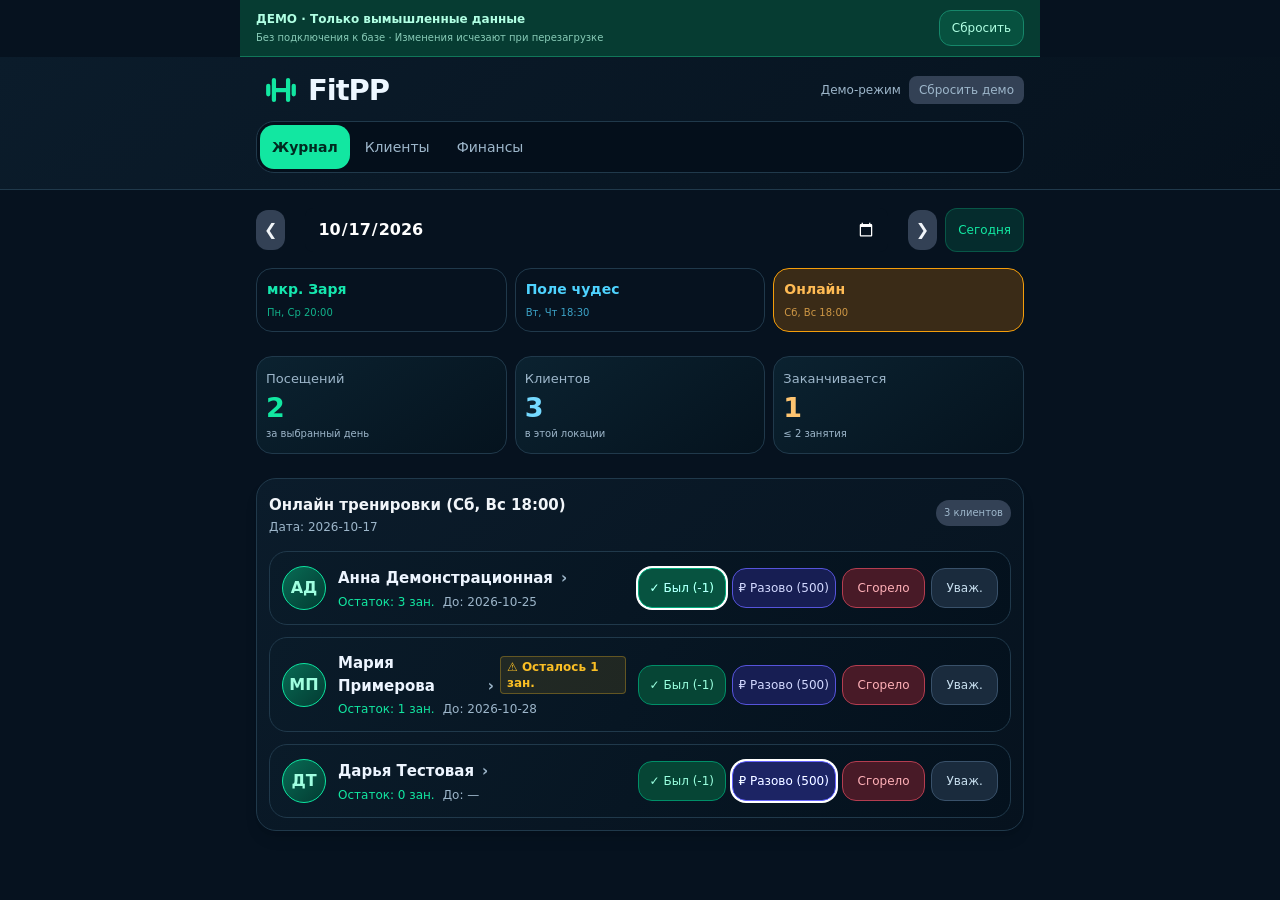
==== commit e51de9da: "Refresh standalone demo and verify compact mobile controls" ====
--- a/demo/index.html
+++ b/demo/index.html
@@ -631,6 +631,32 @@
 }
 .summary > div {
   padding: 12px 9px;
+}
+
+/* Compact client list: readable metadata and 44px touch targets. */
+.client-grid { gap: 10px !important; }
+.client-tile { padding: 12px !important; }
+.client-tile-top { display: grid; grid-template-columns: 36px minmax(0, 1fr) auto; align-items: center; gap: 9px; }
+.client-tile .avatar { width: 36px; height: 36px; font-size: 14px; }
+.client-tile-identity { min-width: 0; }
+.client-tile .client-name { min-height: 44px; width: 100%; font-size: 15px; line-height: 1.3; display: flex; align-items: center; }
+.client-tile .client-name::after { margin-left: auto; padding-left: 6px; }
+.client-phone { margin: -2px 0 0; color: var(--muted); font-size: 13px; line-height: 1.4; overflow-wrap: anywhere; }
+.client-action { min-height: 44px; padding: 8px 10px; border: 1px solid var(--border); border-radius: 12px; background: #102537; color: #c4dbea; font-size: 13px; line-height: 1.2; white-space: nowrap; }
+.client-action:hover { background: #19394b; }
+.client-tile-footer { display: flex; align-items: center; justify-content: space-between; gap: 10px; border-top: 1px solid var(--border); margin-top: 8px; padding-top: 8px; }
+.client-subscription { display: flex; flex-wrap: wrap; gap: 2px 10px; min-width: 0; font-size: 13px; line-height: 1.5; }
+.client-balance { color: var(--green); font-weight: 600; }
+.client-expiry { color: var(--muted); }
+.client-sell { color: var(--green); background: #073329; border-color: #14634d; }
+@media (max-width: 767px) {
+  header nav { display: none !important; }
+  header > div { gap: 0 !important; padding: 10px 16px !important; }
+  header > div > div:last-child button { min-height: 44px; }
+}
+@media (min-width: 768px) {
+  .bottom-nav { display: none; }
+  main { padding-bottom: 32px !important; }
 }
 
 .demo-note{max-width:800px;margin:auto;display:flex;align-items:center;justify-content:space-between;gap:12px;padding:10px 16px;background:#063c32;border-bottom:1px solid #117659;font-size:12px;color:#b0ffe3}.demo-note strong{display:block}.demo-note button{flex-shrink:0;padding:8px 12px;border:1px solid #16876a;border-radius:12px;background:#07513f}.demo-note small{color:#88cbb7;font-size:10px}</style>
@@ -753,27 +779,23 @@
                 <button @click="openClientModal()" class="bg-emerald-600 hover:bg-emerald-500 text-white px-4 py-2 rounded-xl text-sm font-semibold transition">+ Новый клиент</button>
             </div>
             <div x-show="clients.length === 0" class="empty-state"><strong>Ваша команда начинается здесь</strong>Добавьте первого клиента, чтобы вести журнал тренировок.</div>
-            <div class="grid grid-cols-1 md:grid-cols-2 gap-4">
+            <div class="client-grid grid grid-cols-1 md:grid-cols-2 gap-4">
                 <template x-for="client in clients" :key="client.id">
-                    <div class="client-tile bg-slate-800 border border-slate-700 rounded-2xl p-4 shadow-lg flex flex-col justify-between">
-                        <div>
-                            <div class="flex justify-between items-start">
-                                <div class="client-heading"><span class="avatar" aria-hidden="true" x-text="getInitials(client.name)"></span><button class="client-name" @click="openClientDetail(client)" x-text="client.name"></button></div>
-                                <button @click="editClient(client)" class="text-slate-400 hover:text-white text-xs bg-slate-700 px-2 py-1 rounded-lg">Изменить</button>
+                    <div class="client-tile bg-slate-800 border border-slate-700 rounded-2xl">
+                        <div class="client-tile-top">
+                            <span class="avatar" aria-hidden="true" x-text="getInitials(client.name)"></span>
+                            <div class="client-tile-identity">
+                                <button class="client-name" @click="openClientDetail(client)" x-text="client.name"></button>
+                                <p class="client-phone" x-text="client.phone || 'Телефон не указан'"></p>
                             </div>
-                            <p class="text-xs text-slate-400 mt-1" x-text="'Телефон: ' + (client.phone || 'не указан')"></p>
+                            <button class="client-action" @click="editClient(client)">Изменить</button>
                         </div>
-                        <div class="mt-4 pt-3 border-t border-slate-700/60 flex justify-between items-center">
-                            <div>
-                                <span class="text-xs text-slate-400 block">Абонемент:</span>
-<div class="flex items-center gap-1.5">
-    <span class="text-sm font-semibold text-emerald-400" x-text="getClientSubInfo(client)"></span>
-    <span x-show="(getClientActiveSubscription(client)?.left ?? 0) === 1" class="text-amber-400 text-xs font-semibold bg-amber-400/10 border border-amber-400/30 px-1.5 py-0.5 rounded flex items-center gap-1" title="Осталось 1 занятие">
-        ⚠️ 1 зан.
-    </span>
-</div>
+                        <div class="client-tile-footer">
+                            <div class="client-subscription">
+                                <span class="client-balance" x-text="'Остаток: ' + (getClientActiveSubscription(client)?.left ?? 0) + ' зан.'"></span>
+                                <span class="client-expiry" x-text="'До: ' + (getClientActiveSubscription(client)?.expires || '—')"></span>
                             </div>
-                            <button @click="openSubModal(client)" class="bg-slate-700 hover:bg-slate-600 text-white px-3 py-1.5 rounded-xl text-xs font-medium transition">+ Продать</button>
+                            <button class="client-action client-sell" @click="openSubModal(client)">+ Продать</button>
                         </div>
                     </div>
                 </template>
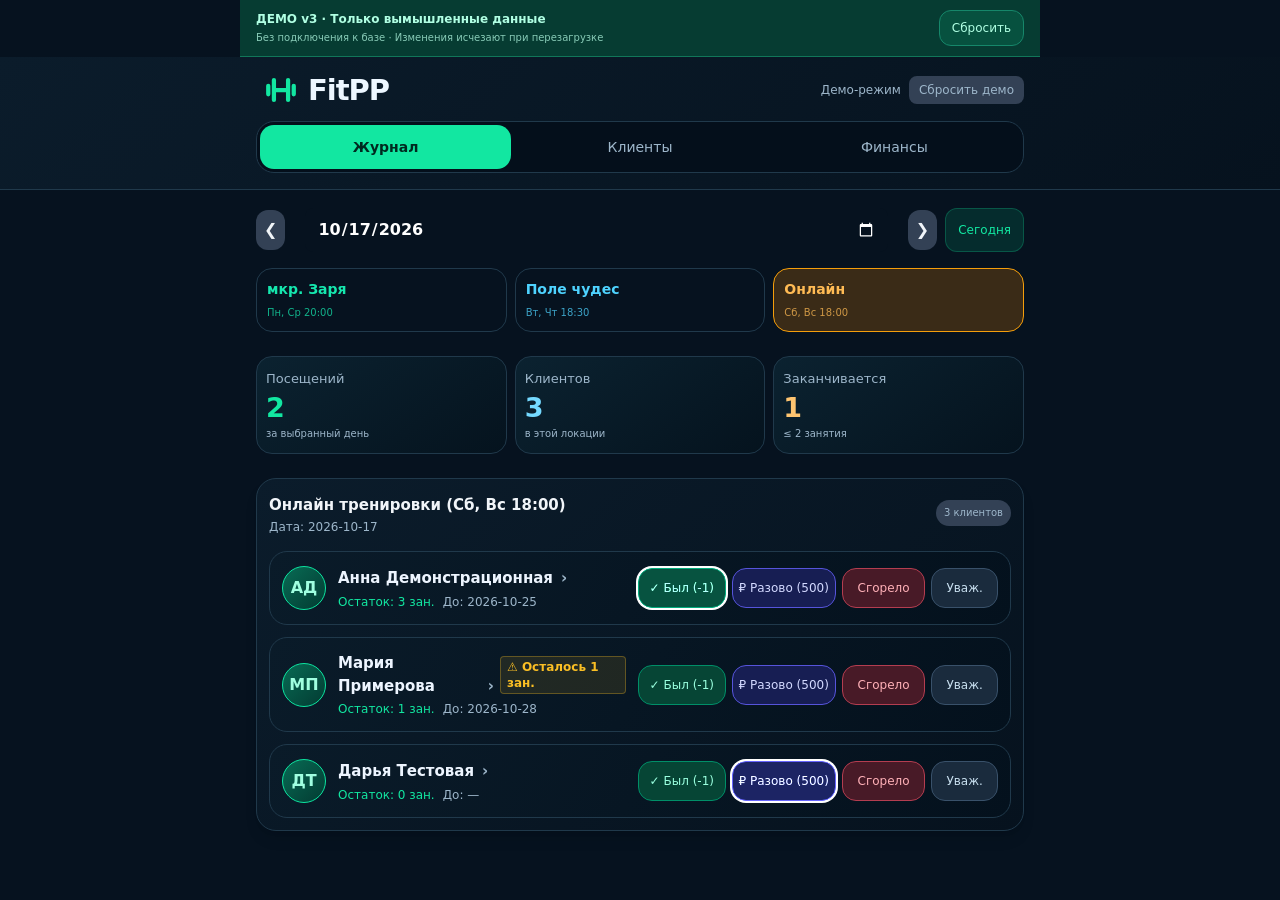
==== commit 666d51ea: "Publish versioned v3 demo with verified 390px mobile screenshots" ====
--- a/demo/index.html
+++ b/demo/index.html
@@ -4,7 +4,7 @@
     <meta charset="UTF-8">
     <meta http-equiv="Content-Security-Policy" content="default-src 'none'; script-src 'unsafe-inline' 'unsafe-eval'; style-src 'unsafe-inline'; img-src data:; connect-src 'none'; worker-src 'none'; object-src 'none'; base-uri 'none'; form-action 'none'">
     <meta name="viewport" content="width=device-width, initial-scale=1.0">
-    <title>FitPP — безопасная демонстрация</title>
+    <title>FitPP — демоверсия v3</title>
     <!-- PWA Manifest & Meta -->
     <meta name="theme-color" content="#10b981">
     <!-- Tailwind CSS -->
@@ -659,6 +659,16 @@
   main { padding-bottom: 32px !important; }
 }
 
+/* Mobile first: upper navigation stays hidden unless the desktop breakpoint matches. */
+header .desktop-nav { display: none !important; }
+@media (min-width: 768px) {
+  header .desktop-nav { display: grid !important; }
+}
+@media (max-width: 767px) {
+  header > div { grid-template-rows: auto; row-gap: 0 !important; }
+  main { padding-top: 12px !important; }
+}
+
 .demo-note{max-width:800px;margin:auto;display:flex;align-items:center;justify-content:space-between;gap:12px;padding:10px 16px;background:#063c32;border-bottom:1px solid #117659;font-size:12px;color:#b0ffe3}.demo-note strong{display:block}.demo-note button{flex-shrink:0;padding:8px 12px;border:1px solid #16876a;border-radius:12px;background:#07513f}.demo-note small{color:#88cbb7;font-size:10px}</style>
 </head>
 <body class="bg-slate-900 text-slate-100 min-h-screen font-sans antialiased" x-data="trainerApp()" x-init="init()">
@@ -671,14 +681,14 @@
     </defs></svg>
     <!-- Header -->
     <!-- Auth Banner -->
-    <aside class="demo-note"><div><strong>ДЕМО · Только вымышленные данные</strong><small>Без подключения к базе · Изменения исчезают при перезагрузке</small></div><button @click="resetDemo()">Сбросить</button></aside>
+    <aside class="demo-note"><div><strong>ДЕМО v3 · Только вымышленные данные</strong><small>Без подключения к базе · Изменения исчезают при перезагрузке</small></div><button @click="resetDemo()">Сбросить</button></aside>
     <header class="bg-slate-800 border-b border-slate-700 sticky top-0 z-30">
         <div class="max-w-4xl mx-auto px-4 py-3 flex flex-col sm:flex-row justify-between items-center gap-3">
             <div class="flex items-center space-x-2">
                 <span class="text-2xl"></span>
                 <h1 class="text-xl font-bold tracking-wide bg-gradient-to-r from-emerald-400 to-teal-300 bg-clip-text text-transparent"><svg class="brand-icon" aria-hidden="true"><use href="#icon-barbell"/></svg>FitPP</h1>
             </div>
-            <nav class="flex space-x-1 sm:space-x-2">
+            <nav class="desktop-nav flex space-x-1 sm:space-x-2" aria-label="Навигация для больших экранов">
                 <button @click="activeTab = 'journal'" :class="activeTab === 'journal' ? 'bg-emerald-600 text-white' : 'text-slate-300 hover:bg-slate-700'" class="px-3 py-1.5 rounded-lg text-sm font-medium transition">Журнал</button>
                 <button @click="activeTab = 'clients'" :class="activeTab === 'clients' ? 'bg-emerald-600 text-white' : 'text-slate-300 hover:bg-slate-700'" class="px-3 py-1.5 rounded-lg text-sm font-medium transition">Клиенты</button>
                 <button @click="activeTab = 'finances'" :class="activeTab === 'finances' ? 'bg-emerald-600 text-white' : 'text-slate-300 hover:bg-slate-700'" class="px-3 py-1.5 rounded-lg text-sm font-medium transition">Финансы</button>
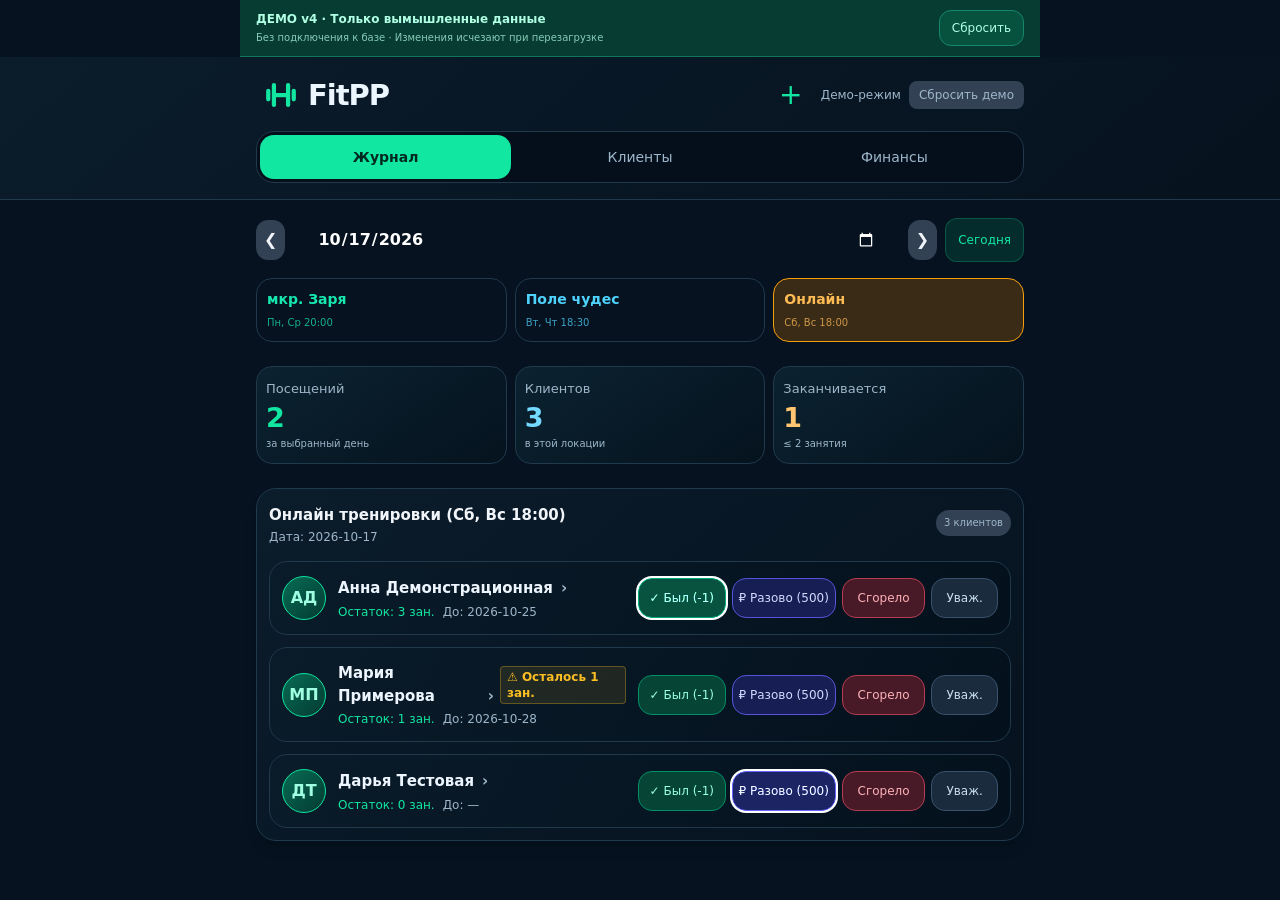
==== commit a7a63eac: "Publish v4 demo and validate final mobile client and finance layouts" ====
--- a/demo/index.html
+++ b/demo/index.html
@@ -4,7 +4,7 @@
     <meta charset="UTF-8">
     <meta http-equiv="Content-Security-Policy" content="default-src 'none'; script-src 'unsafe-inline' 'unsafe-eval'; style-src 'unsafe-inline'; img-src data:; connect-src 'none'; worker-src 'none'; object-src 'none'; base-uri 'none'; form-action 'none'">
     <meta name="viewport" content="width=device-width, initial-scale=1.0">
-    <title>FitPP — демоверсия v3</title>
+    <title>FitPP — демоверсия v4</title>
     <!-- PWA Manifest & Meta -->
     <meta name="theme-color" content="#10b981">
     <!-- Tailwind CSS -->
@@ -669,6 +669,19 @@
   main { padding-top: 12px !important; }
 }
 
+.client-list .client-grid { margin-top: 0; }
+.finance-toolbar { display: flex; flex-direction: column; align-items: flex-start; gap: 10px; }
+.finance-toolbar h2 { font-size: 16px; }
+.month-switcher { display: grid; grid-template-columns: 44px minmax(0, 1fr) 44px; gap: 2px; padding: 2px; width: 100%; max-width: 300px; }
+.month-switcher button { min-width: 44px; min-height: 44px; border-radius: 10px; }
+.month-switcher span { white-space: nowrap; align-self: center; text-align: center; font-size: 14px; line-height: 1.4; }
+.desktop-add { display: none; }
+@media (min-width: 768px) {
+  .finance-toolbar { flex-direction: row; align-items: center; justify-content: space-between; }
+  .month-switcher { width: 260px; flex-shrink: 0; }
+  .desktop-add { display: inline-flex; align-items: center; justify-content: center; min-width: 44px; min-height: 44px; color: var(--green); font-size: 28px; }
+}
+
 .demo-note{max-width:800px;margin:auto;display:flex;align-items:center;justify-content:space-between;gap:12px;padding:10px 16px;background:#063c32;border-bottom:1px solid #117659;font-size:12px;color:#b0ffe3}.demo-note strong{display:block}.demo-note button{flex-shrink:0;padding:8px 12px;border:1px solid #16876a;border-radius:12px;background:#07513f}.demo-note small{color:#88cbb7;font-size:10px}</style>
 </head>
 <body class="bg-slate-900 text-slate-100 min-h-screen font-sans antialiased" x-data="trainerApp()" x-init="init()">
@@ -681,7 +694,7 @@
     </defs></svg>
     <!-- Header -->
     <!-- Auth Banner -->
-    <aside class="demo-note"><div><strong>ДЕМО v3 · Только вымышленные данные</strong><small>Без подключения к базе · Изменения исчезают при перезагрузке</small></div><button @click="resetDemo()">Сбросить</button></aside>
+    <aside class="demo-note"><div><strong>ДЕМО v4 · Только вымышленные данные</strong><small>Без подключения к базе · Изменения исчезают при перезагрузке</small></div><button @click="resetDemo()">Сбросить</button></aside>
     <header class="bg-slate-800 border-b border-slate-700 sticky top-0 z-30">
         <div class="max-w-4xl mx-auto px-4 py-3 flex flex-col sm:flex-row justify-between items-center gap-3">
             <div class="flex items-center space-x-2">
@@ -694,6 +707,7 @@
                 <button @click="activeTab = 'finances'" :class="activeTab === 'finances' ? 'bg-emerald-600 text-white' : 'text-slate-300 hover:bg-slate-700'" class="px-3 py-1.5 rounded-lg text-sm font-medium transition">Финансы</button>
             </nav>
             <div class="flex items-center space-x-2 pl-2 border-l border-slate-700">
+                <button class="desktop-add" @click="openClientModal()" aria-label="Добавить клиента">+</button>
                 <template x-if="currentUser">
                     <div class="flex items-center space-x-2">
                         <span class="text-xs text-slate-300 hidden sm:inline" x-text="currentUser.displayName || currentUser.email"></span>
@@ -783,11 +797,7 @@
             </div>
         </div>
         <!-- TAB 2: CLIENTS -->
-        <div x-show="activeTab === 'clients'" class="space-y-6">
-            <div class="bg-slate-800 border border-slate-700 rounded-2xl p-4 shadow-lg flex justify-between items-center">
-                <h2 class="text-lg font-bold">База клиентов</h2>
-                <button @click="openClientModal()" class="bg-emerald-600 hover:bg-emerald-500 text-white px-4 py-2 rounded-xl text-sm font-semibold transition">+ Новый клиент</button>
-            </div>
+        <div x-show="activeTab === 'clients'" class="client-list">
             <div x-show="clients.length === 0" class="empty-state"><strong>Ваша команда начинается здесь</strong>Добавьте первого клиента, чтобы вести журнал тренировок.</div>
             <div class="client-grid grid grid-cols-1 md:grid-cols-2 gap-4">
                 <template x-for="client in clients" :key="client.id">
@@ -814,12 +824,12 @@
         <!-- TAB 3: FINANCES -->
         <div x-show="activeTab === 'finances'" class="space-y-6">
             <div class="bg-slate-800 border border-slate-700 rounded-2xl p-4 shadow-lg space-y-4">
-                <div class="flex justify-between items-center">
+                <div class="finance-toolbar">
                     <h2 class="text-lg font-bold">Финансовый отчёт и аренда</h2>
-                    <div class="flex items-center space-x-2 bg-slate-900 border border-slate-700 px-3 py-1 rounded-xl">
-                        <button @click="changeMonth(-1)" class="text-slate-400 hover:text-white">❮</button>
+                    <div class="month-switcher bg-slate-900 border border-slate-700 rounded-xl" aria-label="Отчётный месяц">
+                        <button aria-label="Предыдущий месяц" @click="changeMonth(-1)" class="text-slate-400 hover:text-white">❮</button>
                         <span class="text-sm font-semibold text-emerald-400" x-text="formatMonthName(currentMonth)"></span>
-                        <button @click="changeMonth(1)" class="text-slate-400 hover:text-white">❯</button>
+                        <button aria-label="Следующий месяц" @click="changeMonth(1)" class="text-slate-400 hover:text-white">❯</button>
                     </div>
                 </div>
                 <div class="grid grid-cols-1 sm:grid-cols-3 gap-4 pt-2">
@@ -835,12 +845,6 @@
                         <span class="text-xs text-slate-400 block">Чистая прибыль</span>
                         <span class="text-xl font-bold text-teal-300 mt-1 block" x-text="getMonthProfit() + ' ₽'"></span>
                     </div>
-                </div>
-            </div>
-            <div class="bg-slate-800 border border-slate-700 rounded-2xl p-4 shadow-lg space-y-4">
-                <div class="flex justify-between items-center">
-                    <h3 class="text-md font-bold text-rose-400">Опасная зона</h3>
-                    <button @click="clearDatabase()" class="bg-rose-600 hover:bg-rose-500 text-white px-4 py-2 rounded-xl text-sm font-semibold transition">Сбросить базу данных</button>
                 </div>
             </div>
         </div>
